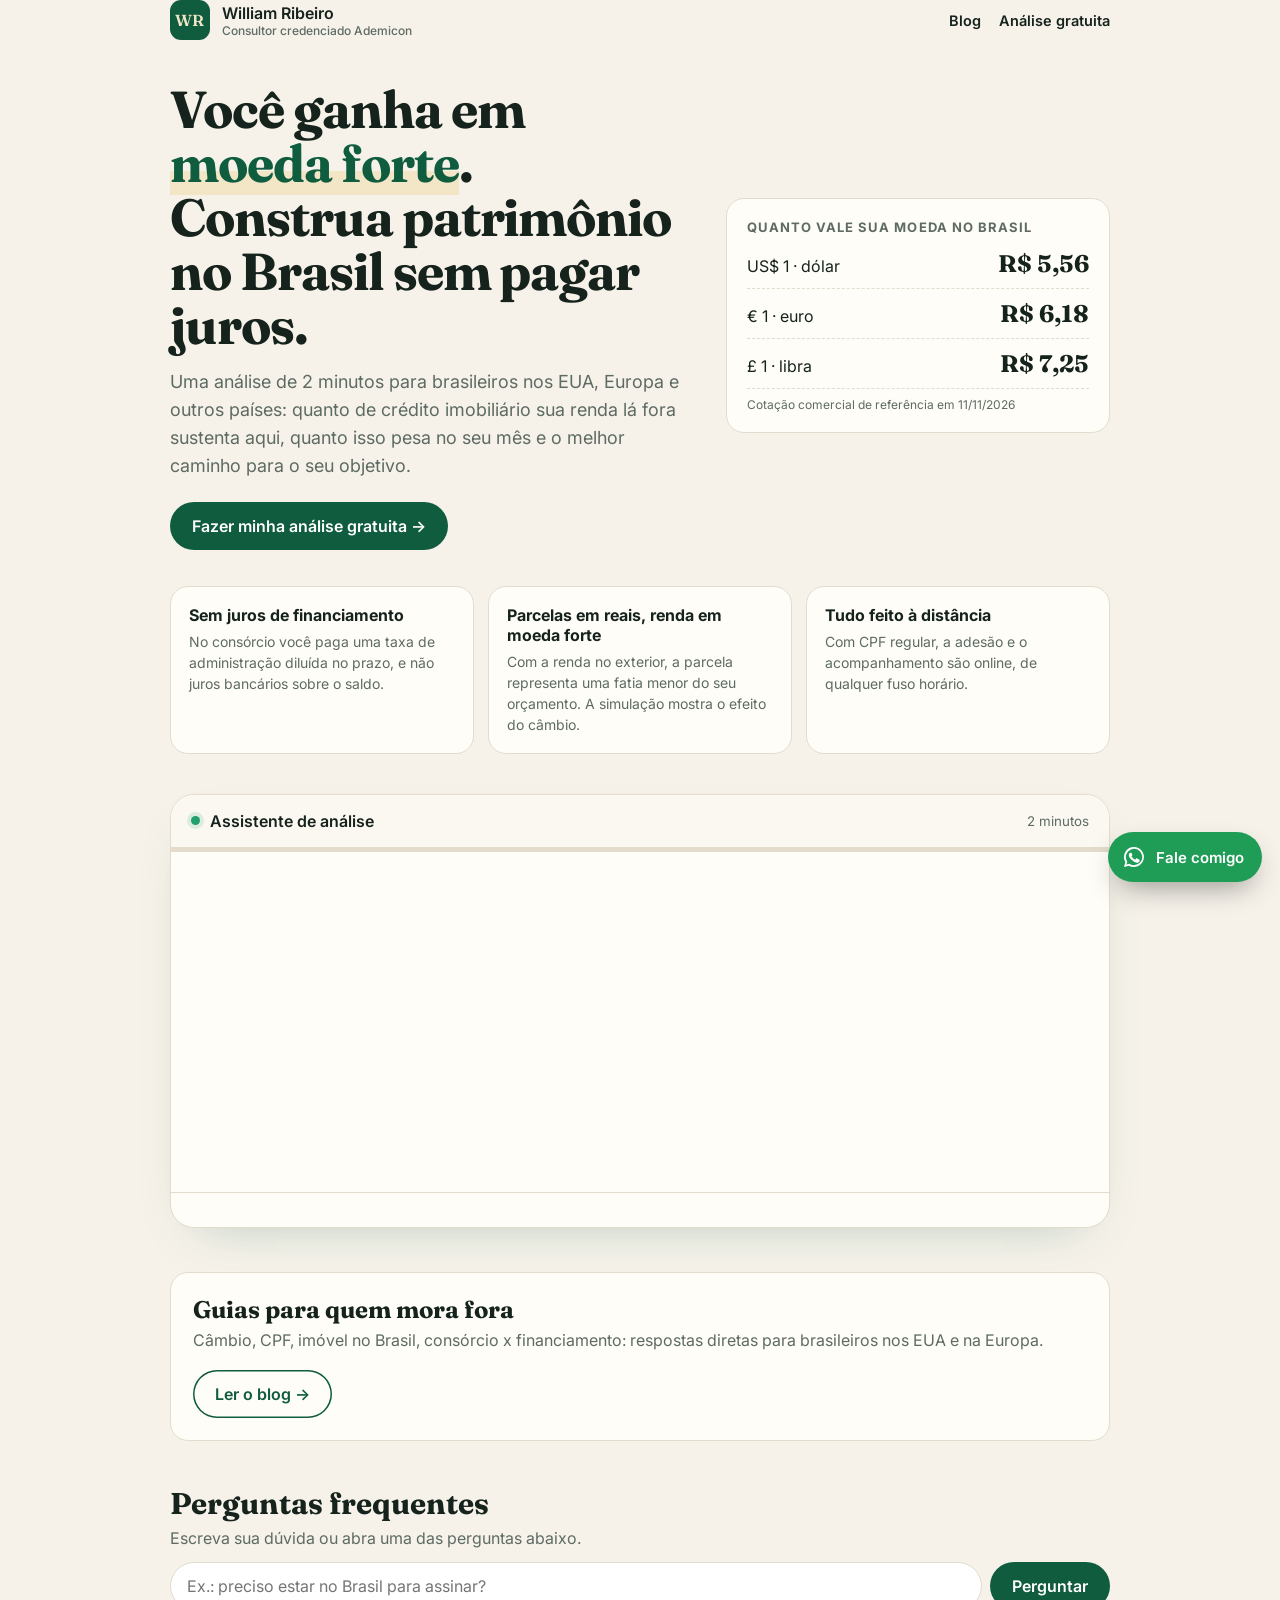
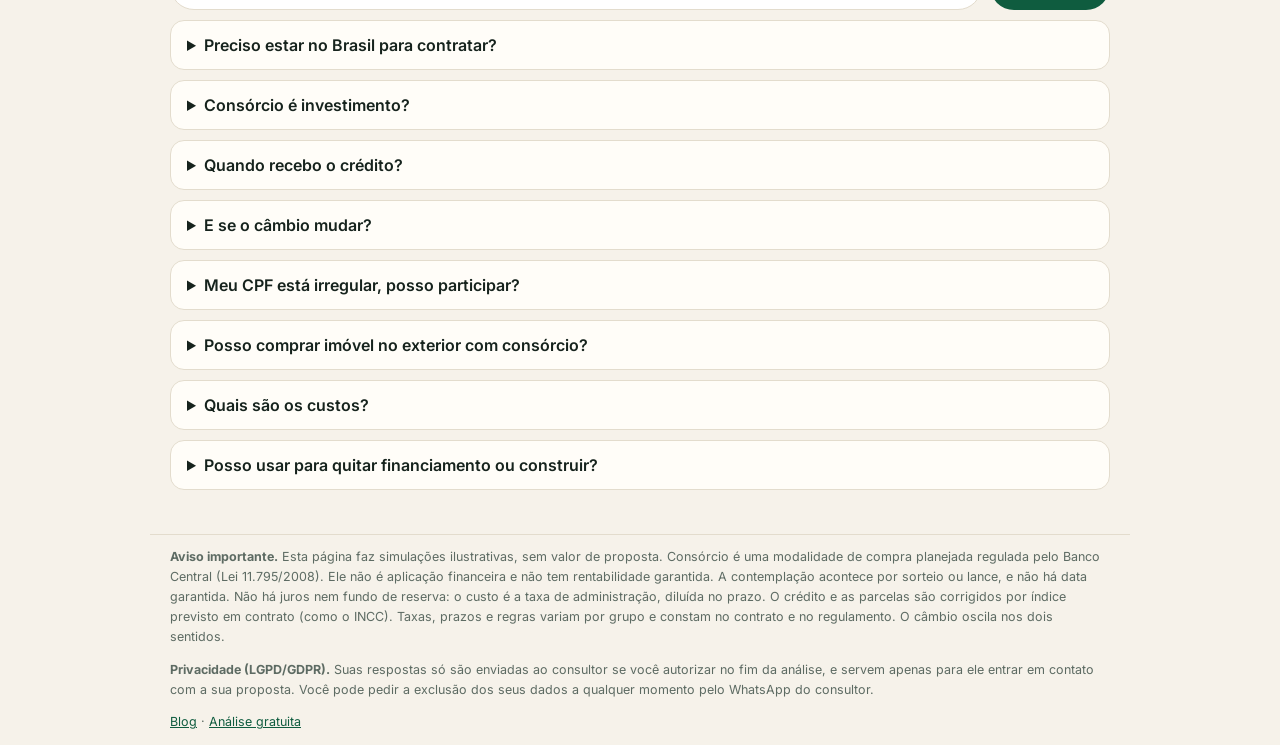
==== index.html @ 2db7fe5b "Volta o botão de WhatsApp para o canto (selo do Netlify desativado) Co-Authored-By: Claude Opus 5.5 " ====
<!DOCTYPE html>
<html lang="pt-BR">
<head>
<meta charset="UTF-8">
<meta name="viewport" content="width=device-width, initial-scale=1">
<title>Patrimônio no Brasil — Análise para brasileiros no exterior</title>
<meta name="description" content="Consórcio de imóveis para brasileiros nos EUA e na Europa: parcelas em reais, sem juros, tudo online. Faça sua análise gratuita em 2 minutos.">
<link rel="canonical" href="https://williamconsorcios.netlify.app/">
<meta name="theme-color" content="#0f5c3f">
<meta property="og:type" content="website">
<meta property="og:locale" content="pt_BR">
<meta property="og:site_name" content="William Ribeiro · Consórcios">
<meta property="og:title" content="Você ganha em moeda forte. Construa patrimônio no Brasil sem pagar juros.">
<meta property="og:description" content="Análise gratuita de 2 minutos para brasileiros nos EUA, Europa e outros países: quanto de crédito imobiliário sua renda lá fora sustenta no Brasil.">
<meta property="og:url" content="https://williamconsorcios.netlify.app/">
<meta name="twitter:card" content="summary">
<link rel="icon" href="data:image/svg+xml,%3Csvg xmlns='http://www.w3.org/2000/svg' viewBox='0 0 64 64'%3E%3Crect width='64' height='64' rx='16' fill='%230f5c3f'/%3E%3Ctext x='32' y='42' font-family='Georgia,serif' font-size='26' text-anchor='middle' fill='%23f3e6c6'%3EWR%3C/text%3E%3C/svg%3E">
<link rel="preconnect" href="https://fonts.googleapis.com">
<link rel="preconnect" href="https://fonts.gstatic.com" crossorigin>
<link href="https://fonts.googleapis.com/css2?family=Fraunces:opsz,wght@9..144,500;9..144,700&family=Inter:wght@400;500;600;700&display=swap" rel="stylesheet">
<script type="application/ld+json">
{"@context":"https://schema.org","@type":"FinancialService","name":"William Ribeiro · Consórcios","description":"Consultoria de consórcio de imóveis no Brasil para brasileiros que moram no exterior.","url":"https://williamconsorcios.netlify.app/","areaServed":["US","PT","IE","GB","ES","IT","DE","FR","NL","BE","CH","CA","AU"],"availableLanguage":"pt-BR"}
</script>
<style>
:root{
  --paper:#f6f2ea; --card:#fffdf8; --ink:#16231d; --muted:#5d6b63; --line:#e3dccd;
  --green:#0f5c3f; --green-2:#167a54; --gold:#c8962e; --gold-soft:#f3e6c6;
  --hot:#c2410c; --warm:#b7791f; --cold:#3b6e8f;
  --r:18px;
}
*{box-sizing:border-box}
html,body{margin:0;background:var(--paper);color:var(--ink);font-family:Inter,system-ui,sans-serif;-webkit-font-smoothing:antialiased}
a{color:var(--green)}
.wrap{max-width:980px;margin:0 auto;padding:0 20px}
header{padding:22px 0 0;display:flex;align-items:center;justify-content:space-between;gap:16px}
.brand{display:flex;align-items:center;gap:12px;font-weight:600}
.mark{width:40px;height:40px;border-radius:11px;background:var(--green);display:grid;place-items:center;color:var(--gold-soft);font-family:Fraunces,serif;font-size:16px;letter-spacing:.02em}
.brand small{display:block;font-weight:500;color:var(--muted);font-size:12px}
.nav{display:flex;gap:18px;align-items:center;font-size:14.5px;font-weight:600}
.nav a{text-decoration:none;color:var(--ink)}
.nav a:hover{color:var(--green)}
.hero{display:grid;grid-template-columns:1.15fr .85fr;gap:36px;align-items:center;padding:42px 0 30px}
h1{font-family:Fraunces,serif;font-weight:700;font-size:clamp(32px,5vw,52px);line-height:1.04;letter-spacing:-.02em;margin:0 0 16px}
h1 em{font-style:normal;color:var(--green);background:linear-gradient(transparent 62%,var(--gold-soft) 62%)}
.lead{font-size:18px;line-height:1.55;color:var(--muted);margin:0 0 22px}
.btn{appearance:none;border:0;cursor:pointer;font:inherit;font-weight:600;border-radius:999px;padding:14px 22px;background:var(--green);color:#fff;transition:transform .15s,background .15s;text-decoration:none;display:inline-block}
.btn:hover{background:var(--green-2);transform:translateY(-1px)}
.btn.ghost{background:transparent;color:var(--green);box-shadow:inset 0 0 0 1.5px var(--green)}
.btn.gold{background:var(--gold);color:#1d1404}
.fx{background:var(--card);border:1px solid var(--line);border-radius:var(--r);padding:20px}
.fx h3{margin:0 0 4px;font-size:13px;text-transform:uppercase;letter-spacing:.08em;color:var(--muted)}
.fxrow{display:flex;justify-content:space-between;align-items:baseline;padding:10px 0;border-bottom:1px dashed var(--line)}
.fxrow:last-of-type{border-bottom:0}
.fxrow b{font-family:Fraunces,serif;font-size:24px}
.fxsrc{font-size:12px;color:var(--muted);margin-top:8px}
.pillars{display:grid;grid-template-columns:repeat(3,1fr);gap:14px;margin:6px 0 40px}
.pillar{background:var(--card);border:1px solid var(--line);border-radius:var(--r);padding:18px}
.pillar b{display:block;margin-bottom:6px}
.pillar span{color:var(--muted);font-size:14px;line-height:1.5}

/* chat */
#analise{scroll-margin-top:20px}
.chat{background:var(--card);border:1px solid var(--line);border-radius:24px;overflow:hidden;box-shadow:0 20px 50px -30px rgba(15,92,63,.35)}
.chathead{display:flex;align-items:center;justify-content:space-between;padding:16px 20px;border-bottom:1px solid var(--line);background:#fbf8f1}
.chathead .who{display:flex;gap:10px;align-items:center;font-weight:600}
.dot{width:9px;height:9px;border-radius:50%;background:#22a06b;box-shadow:0 0 0 4px #22a06b22}
.progress{height:4px;background:var(--line)}
.progress i{display:block;height:100%;width:0;background:var(--gold);transition:width .4s}
.msgs{padding:22px 20px 8px;min-height:340px;max-height:62vh;overflow-y:auto;display:flex;flex-direction:column;gap:10px}
.m{max-width:84%;padding:12px 15px;border-radius:16px;line-height:1.5;font-size:15.5px;animation:pop .25s ease}
.m.bot{background:#eef4ef;border-top-left-radius:5px;align-self:flex-start}
.m.me{background:var(--green);color:#fff;border-top-right-radius:5px;align-self:flex-end}
.typing{display:inline-flex;gap:4px}
.typing i{width:6px;height:6px;border-radius:50%;background:var(--muted);opacity:.5;animation:blink 1s infinite}
.typing i:nth-child(2){animation-delay:.15s}.typing i:nth-child(3){animation-delay:.3s}
@keyframes blink{50%{opacity:1}}
@keyframes pop{from{opacity:0;transform:translateY(6px)}to{opacity:1;transform:none}}
.input{padding:14px 20px 20px;border-top:1px solid var(--line)}
.opts{display:flex;flex-wrap:wrap;gap:8px}
.opt{border:1.5px solid var(--line);background:#fff;border-radius:999px;padding:10px 15px;font:inherit;font-size:14.5px;cursor:pointer;transition:all .15s;color:var(--ink)}
.opt:hover{border-color:var(--green);color:var(--green)}
.txt{display:flex;gap:8px}
.txt input{flex:1;border:1.5px solid var(--line);border-radius:999px;padding:12px 16px;font:inherit;font-size:15px;background:#fff;color:var(--ink)}
.txt input:focus{outline:none;border-color:var(--green)}
.err{color:var(--hot);font-size:13px;margin-top:6px;min-height:1em}
.consent{display:flex;gap:10px;align-items:flex-start;font-size:13.5px;color:var(--muted);line-height:1.45;margin-bottom:10px}
.consent input{margin-top:3px;accent-color:var(--green);width:18px;height:18px}

/* result */
#resultado{display:none;margin-top:28px}
.res{background:var(--card);border:1px solid var(--line);border-radius:24px;padding:26px}
.reshead{display:flex;justify-content:space-between;gap:16px;align-items:flex-start;flex-wrap:wrap}
.badge{display:inline-flex;gap:8px;align-items:center;border-radius:999px;padding:7px 13px;font-weight:700;font-size:13px}
.badge.A{background:#fde7dc;color:var(--hot)}.badge.B{background:#fbefd5;color:var(--warm)}.badge.C{background:#e1edf4;color:var(--cold)}
.res h2{font-family:Fraunces,serif;font-size:30px;margin:10px 0 6px;letter-spacing:-.01em}
.res p{color:var(--muted);line-height:1.55}
.grid{display:grid;grid-template-columns:repeat(4,1fr);gap:12px;margin:20px 0}
.kpi{background:var(--paper);border-radius:14px;padding:14px}
.kpi span{font-size:12px;color:var(--muted);text-transform:uppercase;letter-spacing:.06em}
.kpi b{display:block;font-family:Fraunces,serif;font-size:24px;margin-top:4px}
.kpi small{color:var(--muted);font-size:12.5px}
.fxbox{border:1px dashed var(--gold);background:#fffaf0;border-radius:14px;padding:16px;margin:14px 0}
.fxbox h4{margin:0 0 8px}
.bars{display:grid;gap:8px;margin-top:10px}
.bar{display:grid;grid-template-columns:150px 1fr 90px;gap:10px;align-items:center;font-size:14px}
.bar .t{height:10px;border-radius:6px;background:var(--line);overflow:hidden}
.bar .t i{display:block;height:100%;background:var(--green)}
.next{display:grid;grid-template-columns:repeat(3,1fr);gap:12px;margin:18px 0}
.step{border:1px solid var(--line);border-radius:14px;padding:14px;font-size:14px;line-height:1.45}
.step b{display:block;margin-bottom:4px}
.cta{display:flex;flex-wrap:wrap;gap:10px;align-items:center;margin-top:10px}
.wa{background:#1f9d57}
.wa:hover{background:#178648}
.note{font-size:12.5px;color:var(--muted);line-height:1.5;margin-top:14px}
.warnbox{background:#fff3e8;border:1px solid #f3c9a6;color:#8a3b0c;border-radius:12px;padding:12px 14px;font-size:14px;margin-top:12px;display:none}

/* blog teaser */
.blogteaser{margin:44px 0 0;display:flex;justify-content:space-between;align-items:center;gap:18px;flex-wrap:wrap;background:var(--card);border:1px solid var(--line);border-radius:var(--r);padding:22px}
.blogteaser h2{font-family:Fraunces,serif;font-size:24px;margin:0 0 4px}
.blogteaser p{margin:0;color:var(--muted);line-height:1.5}

/* faq */
.faq{margin:44px 0}
.faq h2{font-family:Fraunces,serif;font-size:30px;margin:0 0 6px}
.ask{display:flex;gap:8px;margin:14px 0 8px}
.ask input{flex:1;border:1.5px solid var(--line);border-radius:999px;padding:13px 16px;font:inherit;background:#fff}
.answer{background:var(--card);border:1px solid var(--line);border-radius:16px;padding:16px;line-height:1.55;display:none;white-space:pre-wrap}
details{background:var(--card);border:1px solid var(--line);border-radius:14px;padding:14px 16px;margin-top:10px}
summary{cursor:pointer;font-weight:600}
details p{color:var(--muted);line-height:1.55;margin:10px 0 0}
footer{border-top:1px solid var(--line);padding:22px 0 90px;font-size:12.5px;color:var(--muted);line-height:1.6}

/* WhatsApp flutuante */
.wafloat{position:fixed;right:18px;bottom:calc(18px + env(safe-area-inset-bottom));z-index:50;display:flex;align-items:center;gap:10px;background:#1f9d57;color:#fff;text-decoration:none;font-weight:600;font-size:15px;padding:13px 18px 13px 14px;border-radius:999px;box-shadow:0 12px 30px -10px rgba(0,0,0,.45);transition:transform .15s,background .15s}
.wafloat:hover{background:#178648;transform:translateY(-2px)}
.wafloat svg{width:24px;height:24px;flex:none}
@media (max-width:760px){
  .hero{grid-template-columns:1fr;padding-top:26px}
  .pillars,.next{grid-template-columns:1fr}
  .grid{grid-template-columns:1fr 1fr}
  .bar{grid-template-columns:110px 1fr 80px}
  .m{max-width:92%}
  .nav .hide-sm{display:none}
  .wafloat span{display:none}
  .wafloat{padding:14px}
}
</style>
</head>
<body>
<script>
/* =================== CONFIGURAÇÃO DO CONSULTOR =================== */
const CONFIG = {
  consultor: "William Ribeiro",                // nome exibido
  credencial: "Consultor credenciado Ademicon", // linha abaixo do nome
  whatsapp: "5561981814638",                              // DDI+DDD+número, só dígitos. Ex.: 5541999998888
  email: "",                                    // opcional, aparece como alternativa
  // Câmbio de referência (R$ por 1 unidade) — usado se a cotação ao vivo não carregar
  fx: { USD: 5.56, EUR: 6.18, GBP: 7.25, CHF: 6.90, CAD: 3.98, AUD: 3.62 },
  fxData: "11/11/2026",
  // Parâmetros ilustrativos da simulação (ajuste à tabela vigente do grupo)
  prazoMeses: 220,
  taxaAdm: 0.24,       // 24% sobre o crédito, diluído no prazo
  fundoReserva: 0,     // sem fundo de reserva
  usoDaCapacidade: 0.85 // simula a parcela com 85% do que o cliente disse poder reservar
};
</script>

<header class="wrap">
  <div class="brand"><div class="mark">WR</div><div><span id="cName"></span><small id="cCred"></small></div></div>
  <nav class="nav">
    <a href="/blog/">Blog</a>
    <a href="#analise" class="hide-sm" onclick="startFlow();return false;">Análise gratuita</a>
  </nav>
</header>

<main class="wrap">
  <section class="hero">
    <div>
      <h1>Você ganha em <em>moeda forte</em>. Construa patrimônio no Brasil sem pagar juros.</h1>
      <p class="lead">Uma análise de 2 minutos para brasileiros nos EUA, Europa e outros países: quanto de crédito imobiliário sua renda lá fora sustenta aqui, quanto isso pesa no seu mês e o melhor caminho para o seu objetivo.</p>
      <button class="btn" onclick="startFlow()">Fazer minha análise gratuita →</button>
    </div>
    <aside class="fx">
      <h3>Quanto vale sua moeda no Brasil</h3>
      <div class="fxrow"><span>US$ 1 · dólar</span><b id="fxUSD">—</b></div>
      <div class="fxrow"><span>€ 1 · euro</span><b id="fxEUR">—</b></div>
      <div class="fxrow"><span>£ 1 · libra</span><b id="fxGBP">—</b></div>
      <div class="fxsrc" id="fxSrc"></div>
    </aside>
  </section>

  <section class="pillars">
    <div class="pillar"><b>Sem juros de financiamento</b><span>No consórcio você paga uma taxa de administração diluída no prazo, e não juros bancários sobre o saldo.</span></div>
    <div class="pillar"><b>Parcelas em reais, renda em moeda forte</b><span>Com a renda no exterior, a parcela representa uma fatia menor do seu orçamento. A simulação mostra o efeito do câmbio.</span></div>
    <div class="pillar"><b>Tudo feito à distância</b><span>Com CPF regular, a adesão e o acompanhamento são online, de qualquer fuso horário.</span></div>
  </section>

  <section id="analise">
    <div class="chat">
      <div class="chathead">
        <div class="who"><span class="dot"></span>Assistente de análise</div>
        <small style="color:var(--muted)" id="stepLbl">2 minutos</small>
      </div>
      <div class="progress"><i id="prog"></i></div>
      <div class="msgs" id="msgs"></div>
      <div class="input" id="inp"></div>
    </div>
  </section>

  <section id="resultado"></section>

  <!-- Formulário oculto para o Netlify Forms (cadastro de leads) -->
  <form name="leads" method="POST" data-netlify="true" netlify-honeypot="campo_extra" hidden>
    <input type="hidden" name="form-name" value="leads"><input name="campo_extra">
    <input name="nome"><input name="pais"><input name="objetivo"><input name="volta"><input name="mensal"><input name="reserva"><input name="quando"><input name="cpf"><input name="periodo"><input name="whatsapp"><input name="email"><input name="perfil"><input name="pontos"><input name="carta"><input name="parcela_brl"><input name="parcela_moeda"><input name="origem"><input name="autorizou_contato">
  </form>

  <section class="blogteaser">
    <div>
      <h2>Guias para quem mora fora</h2>
      <p>Câmbio, CPF, imóvel no Brasil, consórcio x financiamento: respostas diretas para brasileiros nos EUA e na Europa.</p>
    </div>
    <a class="btn ghost" href="/blog/">Ler o blog →</a>
  </section>

  <section class="faq">
    <h2>Perguntas frequentes</h2>
    <p style="color:var(--muted);margin:0">Escreva sua dúvida ou abra uma das perguntas abaixo.</p>
    <div class="ask"><input id="q" placeholder="Ex.: preciso estar no Brasil para assinar?" onkeydown="if(event.key==='Enter')askFaq()"><button class="btn" onclick="askFaq()">Perguntar</button></div>
    <div class="answer" id="ans"></div>
    <div id="faqList"></div>
  </section>
</main>

<footer class="wrap">
  <p><b>Aviso importante.</b> Esta página faz simulações ilustrativas, sem valor de proposta. Consórcio é uma modalidade de compra planejada regulada pelo Banco Central (Lei 11.795/2008). Ele não é aplicação financeira e não tem rentabilidade garantida. A contemplação acontece por sorteio ou lance, e não há data garantida. Não há juros nem fundo de reserva: o custo é a taxa de administração, diluída no prazo. O crédito e as parcelas são corrigidos por índice previsto em contrato (como o INCC). Taxas, prazos e regras variam por grupo e constam no contrato e no regulamento. O câmbio oscila nos dois sentidos.</p>
  <p><b>Privacidade (LGPD/GDPR).</b> Suas respostas só são enviadas ao consultor se você autorizar no fim da análise, e servem apenas para ele entrar em contato com a sua proposta. Você pode pedir a exclusão dos seus dados a qualquer momento pelo WhatsApp do consultor.</p>
  <p><a href="/blog/">Blog</a> · <a href="#analise" onclick="startFlow();return false;">Análise gratuita</a></p>
</footer>

<a class="wafloat" id="waFloat" href="#" target="_blank" rel="noopener" aria-label="Falar no WhatsApp">
  <svg viewBox="0 0 24 24" fill="currentColor" aria-hidden="true"><path d="M12 2a10 10 0 0 0-8.6 15.1L2 22l5-1.3A10 10 0 1 0 12 2Zm0 18.2a8.2 8.2 0 0 1-4.2-1.2l-.3-.2-3 .8.8-2.9-.2-.3A8.2 8.2 0 1 1 12 20.2Zm4.5-6.1c-.2-.1-1.5-.7-1.7-.8-.2-.1-.4-.1-.6.1l-.8 1c-.1.2-.3.2-.5.1a6.7 6.7 0 0 1-3.3-2.9c-.3-.4.2-.4.7-1.3.1-.2 0-.3 0-.4l-.8-1.8c-.2-.5-.4-.4-.6-.4h-.5a1 1 0 0 0-.7.3 3 3 0 0 0-.9 2.2 5.2 5.2 0 0 0 1.1 2.8 11.9 11.9 0 0 0 4.6 4c1.7.7 2.4.8 3.2.7.5-.1 1.5-.6 1.8-1.2.2-.6.2-1.1.1-1.2l-.1-.3Z"/></svg>
  <span>Fale comigo</span>
</a>

<script>
/* ============ util ============ */
const $ = s => document.querySelector(s);
const brl = v => v.toLocaleString('pt-BR',{style:'currency',currency:'BRL',maximumFractionDigits:0});
const cur = (v,c) => v.toLocaleString('pt-BR',{style:'currency',currency:c,maximumFractionDigits:0});
const sleep = ms => new Promise(r=>setTimeout(r,ms));
const esc = s => String(s).replace(/[&<>"']/g,c=>({'&':'&amp;','<':'&lt;','>':'&gt;','"':'&quot;',"'":'&#39;'}[c]));

$('#cName').textContent = CONFIG.consultor;
$('#cCred').textContent = CONFIG.credencial;

/* ============ WhatsApp flutuante ============ */
(()=>{
  const f = $('#waFloat');
  if(!CONFIG.whatsapp){ f.style.display='none'; return; }
  const msg = `Olá, ${CONFIG.consultor.split(' ')[0]}! Vim pelo seu site e quero saber mais sobre consórcio para quem mora no exterior.`;
  f.href = `https://wa.me/${CONFIG.whatsapp.replace(/\D/g,'')}?text=${encodeURIComponent(msg)}`;
})();

/* ============ câmbio: tenta ao vivo, cai para referência ============ */
let FX = {...CONFIG.fx}, fxLive = false;
function paintFx(){
  $('#fxUSD').textContent = 'R$ ' + FX.USD.toFixed(2).replace('.',',');
  $('#fxEUR').textContent = 'R$ ' + FX.EUR.toFixed(2).replace('.',',');
  $('#fxGBP').textContent = 'R$ ' + FX.GBP.toFixed(2).replace('.',',');
  $('#fxSrc').textContent = fxLive ? 'Cotação ao vivo (open.er-api.com) · ' + new Date().toLocaleDateString('pt-BR')
                                   : 'Cotação comercial de referência em ' + CONFIG.fxData;
}
paintFx();
(async()=>{
  try{
    const ctl = new AbortController(); const t = setTimeout(()=>ctl.abort(),4000);
    const r = await fetch('https://open.er-api.com/v6/latest/BRL',{signal:ctl.signal}); clearTimeout(t);
    const j = await r.json();
    if(j && j.rates){ for(const k of Object.keys(FX)) if(j.rates[k]) FX[k] = 1/j.rates[k]; fxLive = true; paintFx(); }
  }catch(e){ /* sem rede externa: mantém referência */ }
})();

/* ============ países ============ */
const COUNTRIES = [
  {id:'us-e', label:'EUA · Costa Leste (FL, NY, MA, NJ…)', c:'USD', tz:-5},
  {id:'us-c', label:'EUA · Centro (TX, IL…)', c:'USD', tz:-6},
  {id:'us-w', label:'EUA · Costa Oeste (CA, WA…)', c:'USD', tz:-8},
  {id:'pt', label:'Portugal', c:'EUR', tz:0},
  {id:'ie', label:'Irlanda', c:'EUR', tz:0},
  {id:'uk', label:'Reino Unido', c:'GBP', tz:0},
  {id:'es', label:'Espanha', c:'EUR', tz:1},
  {id:'it', label:'Itália', c:'EUR', tz:1},
  {id:'de', label:'Alemanha', c:'EUR', tz:1},
  {id:'fr', label:'França', c:'EUR', tz:1},
  {id:'nl', label:'Holanda / Bélgica', c:'EUR', tz:1},
  {id:'ch', label:'Suíça', c:'CHF', tz:1},
  {id:'ca', label:'Canadá', c:'CAD', tz:-5},
  {id:'au', label:'Austrália', c:'AUD', tz:10},
  {id:'ot', label:'Outro país', c:'USD', tz:null},
];
const SYM = {USD:'US$',EUR:'€',GBP:'£',CHF:'CHF',CAD:'C$',AUD:'A$'};

/* ============ estado ============ */
const S = {};
const stepsTotal = 10;
let stepN = 0;

function progress(){ stepN++; $('#prog').style.width = Math.min(100, stepN/stepsTotal*100)+'%'; $('#stepLbl').textContent = `Etapa ${Math.min(stepN,stepsTotal)} de ${stepsTotal}`; }

async function bot(html, wait=650){
  const box = $('#msgs');
  const t = document.createElement('div'); t.className='m bot'; t.innerHTML='<span class="typing"><i></i><i></i><i></i></span>';
  box.appendChild(t); box.scrollTop = box.scrollHeight;
  await sleep(wait);
  t.innerHTML = html; box.scrollTop = box.scrollHeight;
}
function me(text){
  const d = document.createElement('div'); d.className='m me'; d.textContent=text;
  $('#msgs').appendChild(d); $('#msgs').scrollTop = 1e9;
}
function options(list){
  return new Promise(res=>{
    const inp = $('#inp'); inp.innerHTML='<div class="opts"></div>';
    list.forEach(o=>{
      const b=document.createElement('button'); b.className='opt'; b.textContent=o.label;
      b.onclick=()=>{ inp.innerHTML=''; me(o.label); res(o); };
      inp.firstChild.appendChild(b);
    });
  });
}
function textIn(ph, validate, type='text'){
  return new Promise(res=>{
    const inp=$('#inp');
    inp.innerHTML=`<div class="txt"><input type="${type}" placeholder="${esc(ph)}" autocomplete="on"><button class="btn">Enviar</button></div><div class="err"></div>`;
    const i=inp.querySelector('input'), b=inp.querySelector('button'), e=inp.querySelector('.err');
    i.focus({preventScroll:true});
    const go=()=>{ const v=i.value.trim(); const msg=validate?validate(v):null; if(msg){e.textContent=msg;return;} inp.innerHTML=''; me(v||'—'); res(v); };
    b.onclick=go; i.onkeydown=ev=>{ if(ev.key==='Enter') go(); };
  });
}

let started=false;
function startFlow(){
  $('#analise').scrollIntoView({behavior:'smooth'});
  if(!started){ started=true; flow(); }
}
/* abre a análise direto quando o link vem do blog (…/#analise) */
if(location.hash==='#analise') window.addEventListener('load',()=>setTimeout(startFlow,300));

/* ============ conversa ============ */
async function flow(){
  await bot('Olá! 👋 Vou te fazer algumas perguntas rápidas para calcular quanto de crédito sua renda no exterior sustenta no Brasil. Nada fica gravado aqui.',500);
  progress();
  await bot('Para começar, como posso te chamar?');
  S.nome = await textIn('Seu primeiro nome', v=> v.length<2?'Digite seu nome':null);
  S.nome = S.nome.split(' ')[0].replace(/^./,c=>c.toUpperCase());

  progress();
  await bot(`Prazer, ${esc(S.nome)}! Em qual país você mora hoje?`);
  S.pais = await options(COUNTRIES);
  S.moeda = S.pais.c;
  const sy = SYM[S.moeda];

  progress();
  await bot('Qual é o seu principal objetivo com um patrimônio no Brasil?');
  S.obj = await options([
    {id:'volta', label:'🏡 Imóvel para quando eu voltar', p:10},
    {id:'renda', label:'💰 Imóvel para gerar renda (aluguel)', p:10},
    {id:'familia', label:'👨‍👩‍👧 Imóvel para minha família no Brasil', p:10},
    {id:'exterior', label:'🌍 Imóvel aqui no exterior', p:8},
    {id:'patrimonio', label:'📈 Aposentadoria / patrimônio no longo prazo', p:8},
    {id:'veiculo', label:'🚗 Veículo ou outro bem', p:5},
  ]);

  progress();
  await bot('E sobre voltar ao Brasil, qual é o seu plano?');
  S.volta = await options([
    {id:'data', label:'Já tenho data (até 3 anos)', p:10},
    {id:'medio', label:'Talvez em 5 a 10 anos', p:9},
    {id:'nao', label:'Não pretendo voltar', p:6},
    {id:'nsei', label:'Ainda não sei', p:5},
  ]);

  progress();
  await bot(`Pensando no seu orçamento em ${S.moeda}, quanto você conseguiria reservar <b>por mês</b> com tranquilidade para esse projeto?`);
  S.mensal = await options([
    {label:`Até ${sy} 300`, v:250},
    {label:`${sy} 300 a 700`, v:500},
    {label:`${sy} 700 a 1.500`, v:1100},
    {label:`Mais de ${sy} 1.500`, v:2000},
  ]);

  progress();
  await bot('Você tem algum valor guardado que poderia usar para <b>antecipar</b> (dar lance) e receber o crédito mais cedo?');
  S.reserva = await options([
    {label:'Não tenho reserva agora', v:0},
    {label:`Até ${sy} 5 mil`, v:3000},
    {label:`${sy} 5 mil a 20 mil`, v:12000},
    {label:`Mais de ${sy} 20 mil`, v:35000},
  ]);

  progress();
  await bot('Quando você gostaria de ter o crédito em mãos?');
  S.quando = await options([
    {id:'1', label:'Nos próximos 12 meses', p:14},
    {id:'3', label:'Em 1 a 3 anos', p:15},
    {id:'5', label:'Em 3 a 5 anos', p:11},
    {id:'5+', label:'Sem pressa, mais de 5 anos', p:7},
  ]);

  progress();
  await bot('Seu CPF está ativo e regular? Ele é necessário para participar.');
  S.cpf = await options([
    {id:'sim', label:'Sim, está regular', p:15},
    {id:'nsei', label:'Não tenho certeza', p:8},
    {id:'nao', label:'Não / preciso regularizar', p:2},
  ]);
  if(S.cpf.id!=='sim') await bot('Sem problema. Brasileiros no exterior regularizam o CPF online pela Receita Federal, sem ir ao consulado. O consultor te orienta.',500);

  progress();
  await bot('Qual o melhor período para conversarmos, no <b>seu</b> horário local?');
  S.periodo = await options([
    {id:'manha', label:'Manhã', h:10}, {id:'tarde', label:'Tarde', h:15}, {id:'noite', label:'Noite', h:19}, {id:'fds', label:'Fim de semana', h:11},
  ]);

  progress();
  await bot('Perfeito! Seu WhatsApp, com código do país (ex.: +1 407… ou +351 9…):');
  S.whats = await textIn('+1 000 000 0000', v=>{ const d=v.replace(/\D/g,''); return d.length<8?'Digite o número com código do país':null; }, 'tel');

  await bot('E um e-mail para receber o resumo? (opcional, pode deixar em branco)');
  S.email = await textIn('voce@email.com', v=> v && !/^[^@\s]+@[^@\s]+\.[^@\s]+$/.test(v) ? 'E-mail inválido (ou deixe em branco)' : null, 'email');

  await bot(`Última coisa, ${esc(S.nome)}: posso enviar sua análise para o consultor ${esc(CONFIG.consultor)} entrar em contato com você?`);
  S.autoriza = await options([
    {id:'sim', label:'✅ Sim, pode enviar'},
    {id:'nao', label:'Só quero ver o resultado'},
  ]);

  await bot('Estou montando sua análise… 🔎', 900);
  finish();
}

/* ============ motor de pontuação e simulação ============ */
function scoreLead(){
  const rate = FX[S.moeda];
  const mensalBRL = S.mensal.v * rate;
  const reservaBRL = S.reserva.v * rate;
  let p = 0;
  p += mensalBRL>=6000?30 : mensalBRL>=3000?25 : mensalBRL>=1500?16 : 6;
  p += reservaBRL>=100000?20 : reservaBRL>=30000?15 : reservaBRL>0?8 : 0;
  p += S.quando.p + S.cpf.p + S.obj.p + S.volta.p;
  // urgência sem reserva é menos qualificada (depende de sorteio)
  if(S.quando.id==='1' && reservaBRL===0) p -= 6;
  p = Math.max(0, Math.min(100, Math.round(p)));
  const tier = p>=70?'A':p>=45?'B':'C';
  return {p, tier, mensalBRL, reservaBRL};
}
function simulate(mensalBRL, reservaBRL){
  const {prazoMeses:n, taxaAdm:a, fundoReserva:f, usoDaCapacidade:u} = CONFIG;
  const parcelaAlvo = mensalBRL*u;
  let carta = Math.floor((parcelaAlvo*n/(1+a+f))/10000)*10000;
  carta = Math.max(carta, 50000);
  const parcela = carta*(1+a+f)/n;
  const lancePct = reservaBRL>0 ? reservaBRL/carta : 0;
  return {carta, parcela, lancePct, n};
}

function finish(){
  const sc = scoreLead();
  const sim = simulate(sc.mensalBRL, sc.reservaBRL);
  const rate = FX[S.moeda];
  const parcelaLocal = sim.parcela/rate;
  S.score = sc; S.sim = sim;
  if(S.autoriza && S.autoriza.id==='sim') saveLead();

  // horário no Brasil
  let hBR = null;
  if(S.pais.tz!==null){ hBR = ((S.periodo.h + (-3 - S.pais.tz)) % 24 + 24) % 24; }

  const tierTxt = {A:'Perfil pronto para avançar', B:'Perfil com bom potencial', C:'Perfil para planejamento'}[sc.tier];
  const head = {
    A:`${S.nome}, sua renda em ${S.moeda} já sustenta um projeto sólido no Brasil.`,
    B:`${S.nome}, dá para começar a construir esse patrimônio agora.`,
    C:`${S.nome}, vale começar com um plano do tamanho certo.`
  }[sc.tier];

  const objTxt = {
    volta:'ter seu imóvel garantido quando voltar', renda:'montar um imóvel de renda',
    familia:'garantir um imóvel para sua família', exterior:'comprar um imóvel aí fora',
    patrimonio:'formar patrimônio de longo prazo', veiculo:'adquirir um bem planejado'
  }[S.obj.id];

  const share = (parcelaLocal/S.mensal.v*100);
  const lanceTxt = sim.lancePct>0
    ? `Sua reserva equivale a cerca de <b>${Math.round(sim.lancePct*100)}%</b> desta carta. Um lance desse tamanho pode antecipar a contemplação, dependendo do histórico do grupo (não há garantia).`
    : `Sem reserva, você participa dos sorteios mensais e pode ir guardando para um lance mais à frente.`;

  const exterior = S.obj.id==='exterior' ? `<div class="warnbox" style="display:block">Imóveis no exterior por consórcio seguem regras específicas e podem exigir garantia de bens no Brasil. O consultor confirma as condições disponíveis para o seu país.</div>` : '';
  const cpfWarn = S.cpf.id!=='sim' ? `<div class="warnbox" style="display:block">Antes de aderir, confirme a situação do seu CPF. A regularização para quem mora fora é feita online pela Receita Federal.</div>` : '';
  const noWa = !CONFIG.whatsapp ? `<div class="warnbox" style="display:block"><b>Configuração pendente:</b> o número de WhatsApp do consultor ainda não foi definido nesta página.</div>` : '';

  const scen = [-0.15,0,0.15].map(d=>{
    const r = rate*(1+d); const v = sim.parcela/r;
    return {lbl: d===0?'Câmbio de hoje': d<0?`${SYM[S.moeda]} cai 15%`:`${SYM[S.moeda]} sobe 15%`, v};
  });
  const maxV = Math.max(...scen.map(s=>s.v));

  $('#resultado').innerHTML = `
  <div class="res">
    <div class="reshead">
      <div>
        <span class="badge ${sc.tier}">● ${tierTxt}</span>
        <h2>${esc(head)}</h2>
        <p>Para ${objTxt}, este é um ponto de partida realista com base no que você respondeu.</p>
      </div>
    </div>
    <div class="grid">
      <div class="kpi"><span>Carta de crédito sugerida</span><b>${brl(sim.carta)}</b><small>em reais, corrigida por índice</small></div>
      <div class="kpi"><span>Parcela estimada</span><b>${brl(sim.parcela)}</b><small>${sim.n} meses</small></div>
      <div class="kpi"><span>Na sua moeda</span><b>${cur(parcelaLocal,S.moeda)}</b><small>por mês ao câmbio atual</small></div>
      <div class="kpi"><span>Do valor que você reserva</span><b>${Math.round(share)}%</b><small>sobra margem para lance</small></div>
    </div>
    <p>${lanceTxt}</p>
    <div class="fxbox">
      <h4>O efeito do câmbio na sua parcela</h4>
      <div style="font-size:14px;color:var(--muted)">A parcela é em reais. Se a sua moeda se valoriza, ela fica mais barata para você. Se desvaloriza, fica mais cara.</div>
      <div class="bars">${scen.map(s=>`<div class="bar"><span>${s.lbl}</span><div class="t"><i style="width:${(s.v/maxV*100).toFixed(0)}%"></i></div><b>${cur(s.v,S.moeda)}</b></div>`).join('')}</div>
    </div>
    ${cpfWarn}${exterior}
    <div class="next">
      <div class="step"><b>1 · Conversa de 20 min</b>Por vídeo ou WhatsApp, no seu fuso${hBR!==null?` (seu período ≈ ${String(hBR).padStart(2,'0')}h em Brasília)`:''}.</div>
      <div class="step"><b>2 · Grupo e estratégia</b>O consultor mostra grupos com histórico de lances compatível com o seu prazo.</div>
      <div class="step"><b>3 · Adesão 100% online</b>Contrato digital, parcelas pagas a partir do exterior.</div>
    </div>
    <div class="cta">
      <a class="btn wa" id="waBtn" href="#" target="_blank" rel="noopener">Falar com ${esc(CONFIG.consultor.split(' ')[0])} no WhatsApp</a>
      <button class="btn ghost" onclick="copyResumo(this)">Copiar meu resumo</button>
    </div>
    <label class="consent" style="margin-top:14px"><input type="checkbox" id="ok" checked> Autorizo o envio destas respostas ao consultor pelo WhatsApp para receber a proposta. Posso pedir a exclusão a qualquer momento.</label>
    ${noWa}
    <p class="note">Simulação ilustrativa com prazo de ${CONFIG.prazoMeses} meses, taxa de administração de ${Math.round(CONFIG.taxaAdm*100)}%, sem juros e sem fundo de reserva. Não inclui correção anual e não tem valor de proposta. Os valores reais dependem do grupo e do contrato. Câmbio: ${fxLive?'ao vivo':'referência de '+CONFIG.fxData}.</p>
  </div>`;
  $('#resultado').style.display='block';
  $('#inp').innerHTML = '<div style="color:var(--muted);font-size:14px">✅ Análise pronta. Veja o resultado abaixo.</div>';
  $('#prog').style.width='100%'; $('#stepLbl').textContent='Concluído';
  bot(`Pronto, ${esc(S.nome)}! Sua análise está logo abaixo. 👇`,300);

  const wa = $('#waBtn');
  wa.href = waLink();
  wa.addEventListener('click', e=>{
    if(!$('#ok').checked){ e.preventDefault(); alertBox('Marque a autorização para enviar suas respostas.'); return; }
    if(!CONFIG.whatsapp){ e.preventDefault(); alertBox('O número do consultor ainda não foi configurado.'); }
  });
  setTimeout(()=>$('#resultado').scrollIntoView({behavior:'smooth'}),700);
}
function alertBox(t){ const n=document.createElement('div'); n.className='warnbox'; n.style.display='block'; n.textContent=t; $('#resultado .cta').after(n); setTimeout(()=>n.remove(),4000); }


/* ============ cadastro de leads (Netlify Forms) ============ */
const ORIGEM = (()=>{ try{ const u=new URLSearchParams(location.search); return [u.get('utm_source'),u.get('utm_campaign')].filter(Boolean).join(' / ') || (document.referrer ? new URL(document.referrer).hostname : 'direto'); }catch(e){ return 'direto'; } })();
let leadSaved = false;
async function saveLead(){
  if(leadSaved) return; leadSaved = true;
  const sc=S.score, sim=S.sim;
  const data = {
    'form-name':'leads',
    nome:S.nome, pais:S.pais.label, objetivo:S.obj.label.replace(/^\S+\s/,''), volta:S.volta.label,
    mensal:S.mensal.label, reserva:S.reserva.label, quando:S.quando.label, cpf:S.cpf.label,
    periodo:S.periodo.label, whatsapp:S.whats, email:S.email||'', perfil:sc.tier, pontos:String(sc.p),
    carta:brl(sim.carta), parcela_brl:brl(sim.parcela), parcela_moeda:cur(sim.parcela/FX[S.moeda],S.moeda),
    origem:ORIGEM, autorizou_contato:'sim'
  };
  try{
    await fetch('/', {method:'POST', headers:{'Content-Type':'application/x-www-form-urlencoded'}, body:new URLSearchParams(data).toString()});
  }catch(e){ /* fora do Netlify não há onde gravar; o WhatsApp continua funcionando */ }
}

function resumo(){
  const sc=S.score, sim=S.sim, sy=SYM[S.moeda];
  return [
    `Olá, ${CONFIG.consultor.split(' ')[0]}! Fiz a análise no seu site. Meu resumo:`,
    ``,
    `• Nome: ${S.nome}`,
    `• País: ${S.pais.label}`,
    `• Objetivo: ${S.obj.label.replace(/^\S+\s/,'')}`,
    `• Plano de volta: ${S.volta.label}`,
    `• Reserva mensal: ${S.mensal.label}`,
    `• Valor para lance: ${S.reserva.label}`,
    `• Quando quero o crédito: ${S.quando.label}`,
    `• CPF: ${S.cpf.label}`,
    `• Melhor período: ${S.periodo.label} (meu horário)`,
    `• WhatsApp: ${S.whats}`,
    ...(S.email?[`• E-mail: ${S.email}`]:[]),
    ``,
    `Simulação: carta de ${brl(sim.carta)}, parcela de ~${brl(sim.parcela)} (${cur(sim.parcela/FX[S.moeda],S.moeda)}).`,
    `Código da análise: ${sc.tier}-${sc.p}`
  ].join('\n');
}
function waLink(){ return `https://wa.me/${CONFIG.whatsapp.replace(/\D/g,'')}?text=${encodeURIComponent(resumo())}`; }
async function copyResumo(btn){
  try{ await navigator.clipboard.writeText(resumo()); btn.textContent='Copiado ✓'; }
  catch(e){ btn.textContent='Não foi possível copiar'; }
  setTimeout(()=>btn.textContent='Copiar meu resumo',2200);
}

/* ============ FAQ com busca + IA opcional ============ */
const FAQ = [
  {q:'Preciso estar no Brasil para contratar?', k:['brasil','assinar','presencial','viajar','estar','contratar','online','digital'],
   a:'Não. A adesão é feita de forma digital, com CPF regular e documentos, e as parcelas podem ser pagas a partir do exterior. Você só precisa organizar a parte presencial, se houver, na hora de usar o crédito (escritura do imóvel), e isso também pode ser feito por procuração.'},
  {q:'Consórcio é investimento?', k:['investimento','rende','rendimento','retorno','lucro','investir'],
   a:'Consórcio não é aplicação financeira e não tem rentabilidade garantida. É uma forma planejada de comprar um bem pagando taxa de administração em vez de juros. Ele vira patrimônio quando você usa a carta para comprar um imóvel, que pode valorizar e gerar aluguel. Muita gente usa assim, como estratégia patrimonial.'},
  {q:'Quando recebo o crédito?', k:['quando','contempla','contemplação','sorteio','lance','receber','antecipar'],
   a:'Todo mês há contemplações por sorteio e por lance. Não existe data garantida. Com um lance (valor antecipado) as chances aumentam, e o consultor mostra o histórico de lances de cada grupo para ajustar ao seu prazo.'},
  {q:'E se o câmbio mudar?', k:['câmbio','cambio','dólar','dolar','euro','libra','moeda','variação'],
   a:'As parcelas são em reais. Se a sua moeda se valoriza frente ao real, a parcela fica mais barata para você. Se se desvaloriza, fica mais cara. Por isso a simulação usa só uma parte do valor que você disse poder reservar, deixando uma folga.'},
  {q:'Meu CPF está irregular, posso participar?', k:['cpf','irregular','receita','suspenso','regularizar','documento'],
   a:'É preciso estar com o CPF regular. Brasileiros no exterior fazem a regularização online pelo site da Receita Federal, sem ir ao consulado. O consultor te orienta no passo a passo.'},
  {q:'Posso comprar imóvel no exterior com consórcio?', k:['exterior','eua','miami','portugal','europa','fora'],
   a:'Existem modalidades para imóveis fora do Brasil, com regras específicas, que podem exigir garantia de bens no Brasil. As condições dependem do país. Confirme com o consultor o que está disponível para o seu caso.'},
  {q:'Quais são os custos?', k:['custo','taxa','administração','juros','fundo','reserva','seguro','correção','incc','caro'],
   a:'Não há juros nem fundo de reserva. O custo é a taxa de administração, diluída nas parcelas ao longo do prazo. Crédito e parcelas são corrigidos por um índice previsto no contrato, como o INCC no caso de imóveis. Tudo vem detalhado na proposta.'},
  {q:'Posso usar para quitar financiamento ou construir?', k:['quitar','financiamento','construir','reforma','terreno','construção'],
   a:'Em geral sim. A carta de imóvel pode ser usada para comprar imóvel pronto, na planta, terreno, construção, reforma e até quitar financiamento, conforme o regulamento do grupo.'},
];
function renderFaq(){
  $('#faqList').innerHTML = FAQ.map(f=>`<details><summary>${esc(f.q)}</summary><p>${esc(f.a)}</p></details>`).join('');
}
renderFaq();

let samplePromise = null;
function getSample(){
  if(!samplePromise){
    samplePromise = (window.claude && claude.use) ? claude.use('sample').catch(()=>null) : Promise.resolve(null);
  }
  return samplePromise;
}
function localAnswer(q){
  const t = q.toLowerCase().normalize('NFD').replace(/[̀-ͯ]/g,'');
  let best=null, bs=0;
  for(const f of FAQ){ let s=0; for(const k of f.k){ if(t.includes(k.normalize('NFD').replace(/[̀-ͯ]/g,''))) s++; } if(s>bs){bs=s;best=f;} }
  return best ? best.a : null;
}
async function askFaq(){
  const q = $('#q').value.trim(); if(!q) return;
  const box = $('#ans'); box.style.display='block'; box.textContent='Pensando…';
  const local = localAnswer(q);
  const sample = await Promise.race([getSample(), sleep(2500).then(()=>null)]);
  if(sample){
    try{
      const ctx = FAQ.map(f=>`P: ${f.q}\nR: ${f.a}`).join('\n\n');
      const prompt = `Você é o assistente da página de um consultor de consórcios que atende brasileiros que moram no exterior. Responda em português do Brasil, em no máximo 5 frases, de forma clara e honesta.
Regras: nunca prometa rentabilidade, data de contemplação ou aprovação; não invente taxas ou números; consórcio não é aplicação financeira; quando depender de contrato, grupo ou caso pessoal, diga que o consultor confirma. Use a base abaixo como referência.

BASE:
${ctx}

PERGUNTA DO VISITANTE: ${q}`;
      await sample(prompt,{cache:false,modelTier:'quick',onText:({text})=>{ box.textContent=text; }});
      return;
    }catch(e){ /* cai para resposta local */ }
  }
  box.textContent = local || 'Boa pergunta! Ela depende do seu caso. Faça a análise acima e envie pelo WhatsApp que o consultor responde pessoalmente.';
}
</script>
</body>
</html>
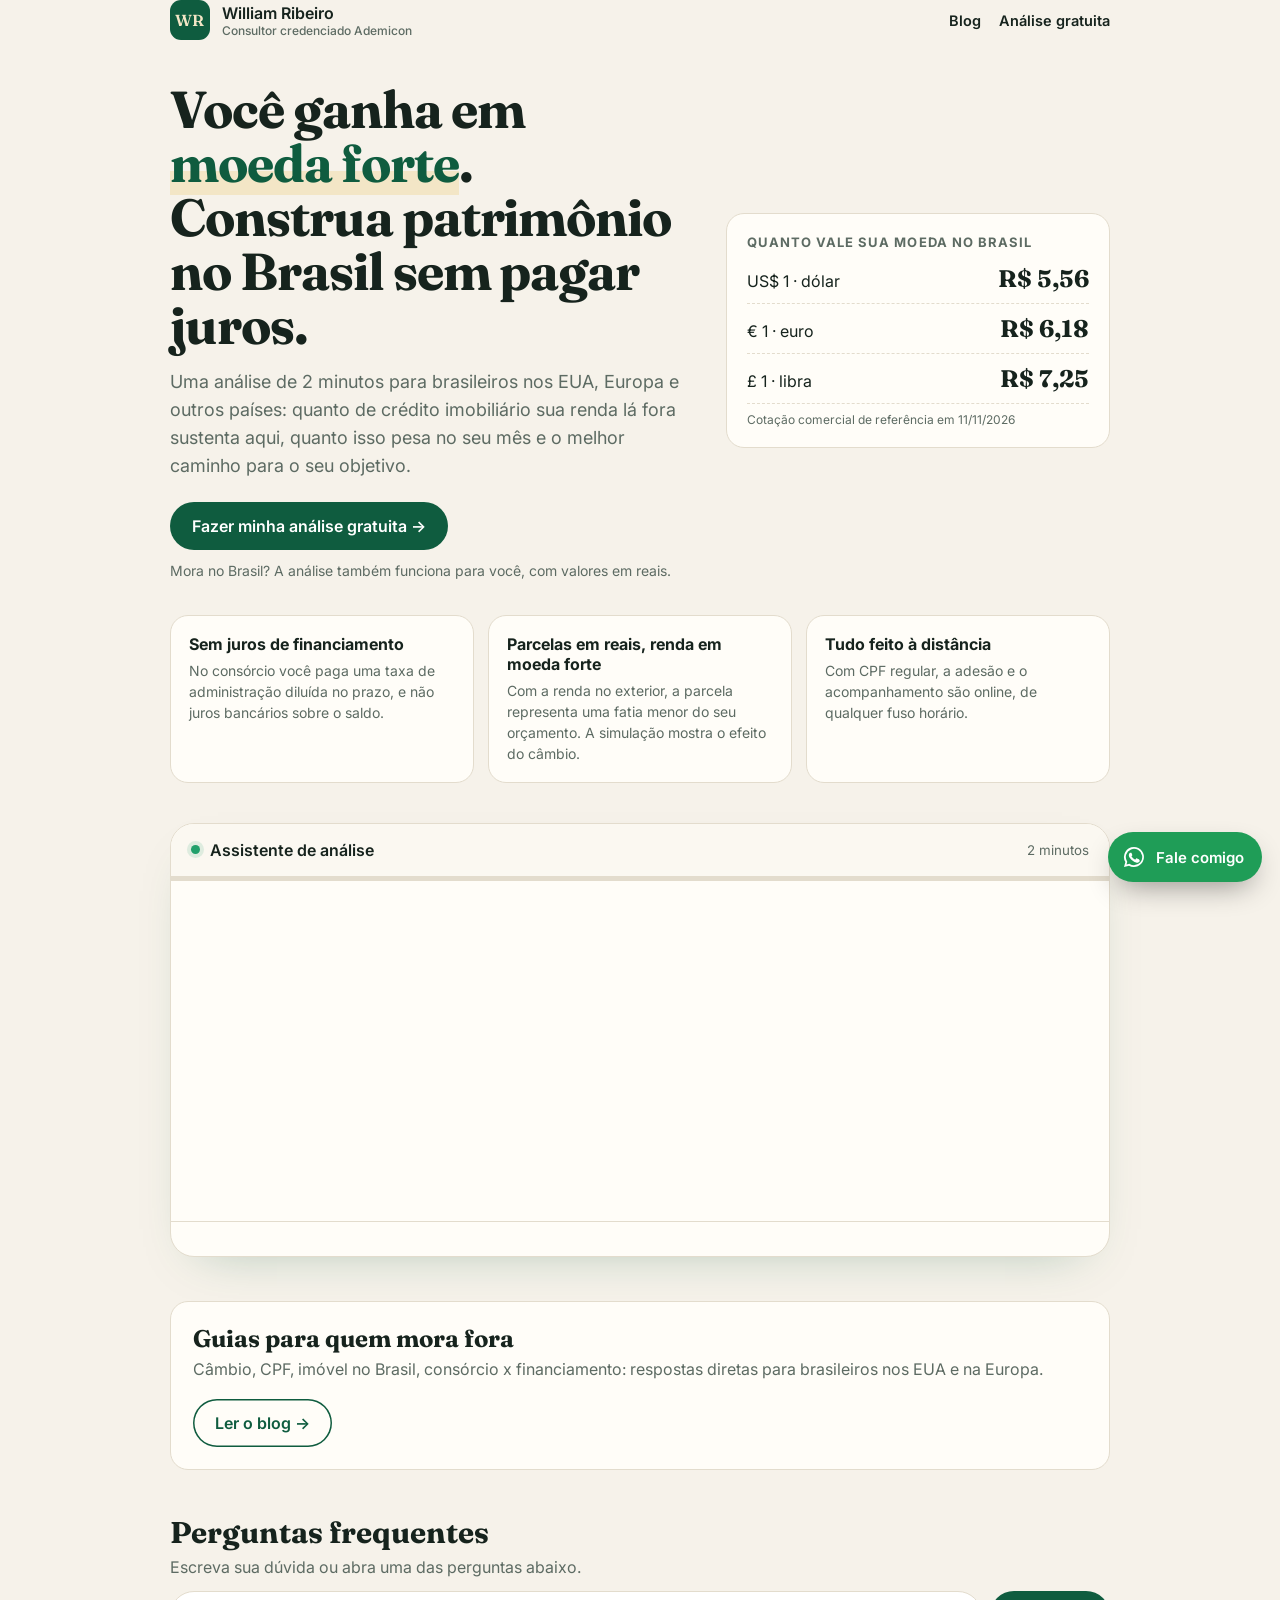
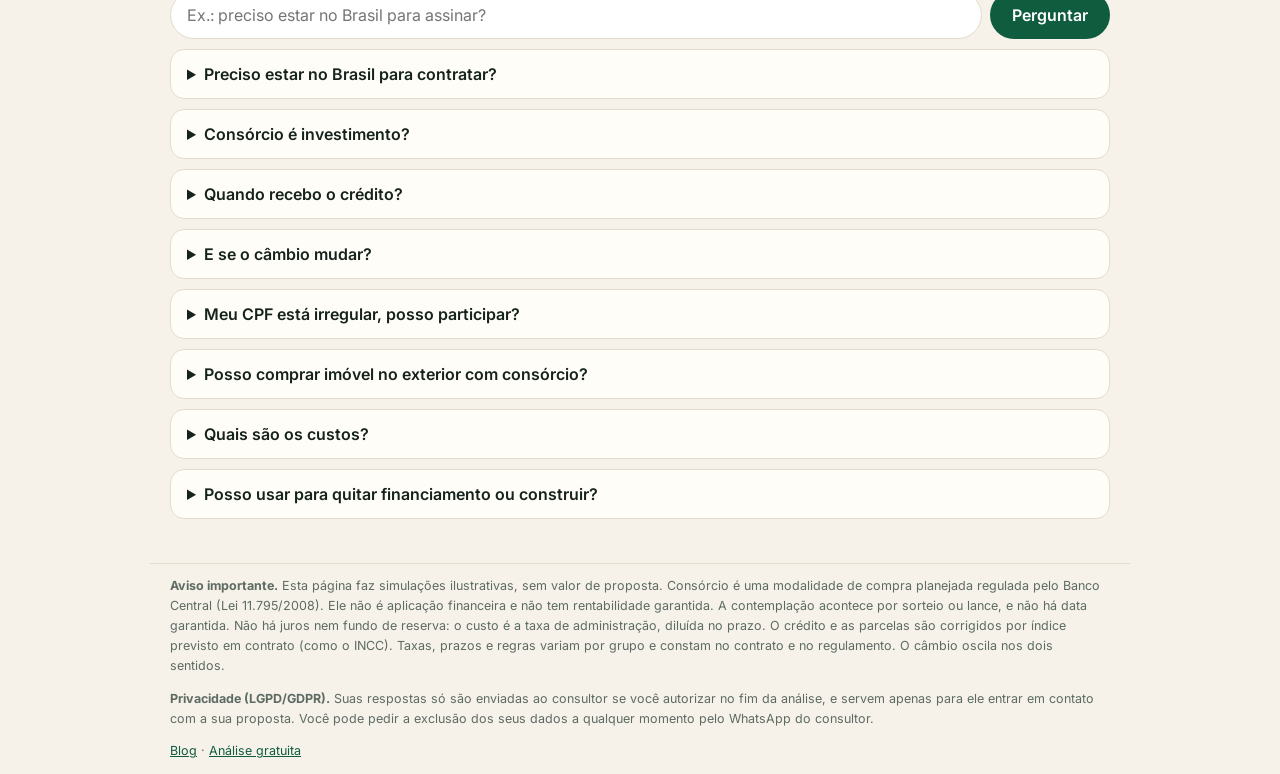
==== commit 60268cc1: "Análise também para quem mora no Brasil (valores em reais) Co-Authored-By: Claude Opus 5.5 <noreply@" ====
--- a/index.html
+++ b/index.html
@@ -179,6 +179,7 @@
       <h1>Você ganha em <em>moeda forte</em>. Construa patrimônio no Brasil sem pagar juros.</h1>
       <p class="lead">Uma análise de 2 minutos para brasileiros nos EUA, Europa e outros países: quanto de crédito imobiliário sua renda lá fora sustenta aqui, quanto isso pesa no seu mês e o melhor caminho para o seu objetivo.</p>
       <button class="btn" onclick="startFlow()">Fazer minha análise gratuita →</button>
+      <p style="font-size:14px;color:var(--muted);margin:12px 0 0">Mora no Brasil? A análise também funciona para você, com valores em reais.</p>
     </div>
     <aside class="fx">
       <h3>Quanto vale sua moeda no Brasil</h3>
@@ -263,7 +264,7 @@
 })();
 
 /* ============ câmbio: tenta ao vivo, cai para referência ============ */
-let FX = {...CONFIG.fx}, fxLive = false;
+let FX = {...CONFIG.fx, BRL:1}, fxLive = false;
 function paintFx(){
   $('#fxUSD').textContent = 'R$ ' + FX.USD.toFixed(2).replace('.',',');
   $('#fxEUR').textContent = 'R$ ' + FX.EUR.toFixed(2).replace('.',',');
@@ -277,12 +278,13 @@
     const ctl = new AbortController(); const t = setTimeout(()=>ctl.abort(),4000);
     const r = await fetch('https://open.er-api.com/v6/latest/BRL',{signal:ctl.signal}); clearTimeout(t);
     const j = await r.json();
-    if(j && j.rates){ for(const k of Object.keys(FX)) if(j.rates[k]) FX[k] = 1/j.rates[k]; fxLive = true; paintFx(); }
+    if(j && j.rates){ for(const k of Object.keys(FX)) if(k!=='BRL' && j.rates[k]) FX[k] = 1/j.rates[k]; fxLive = true; paintFx(); }
   }catch(e){ /* sem rede externa: mantém referência */ }
 })();
 
 /* ============ países ============ */
 const COUNTRIES = [
+  {id:'br', label:'🇧🇷 Moro no Brasil', c:'BRL', tz:-3},
   {id:'us-e', label:'EUA · Costa Leste (FL, NY, MA, NJ…)', c:'USD', tz:-5},
   {id:'us-c', label:'EUA · Centro (TX, IL…)', c:'USD', tz:-6},
   {id:'us-w', label:'EUA · Costa Oeste (CA, WA…)', c:'USD', tz:-8},
@@ -299,7 +301,7 @@
   {id:'au', label:'Austrália', c:'AUD', tz:10},
   {id:'ot', label:'Outro país', c:'USD', tz:null},
 ];
-const SYM = {USD:'US$',EUR:'€',GBP:'£',CHF:'CHF',CAD:'C$',AUD:'A$'};
+const SYM = {BRL:'R$',USD:'US$',EUR:'€',GBP:'£',CHF:'CHF',CAD:'C$',AUD:'A$'};
 
 /* ============ estado ============ */
 const S = {};
@@ -360,11 +362,18 @@
   await bot(`Prazer, ${esc(S.nome)}! Em qual país você mora hoje?`);
   S.pais = await options(COUNTRIES);
   S.moeda = S.pais.c;
+  S.br = S.pais.id==='br';
   const sy = SYM[S.moeda];
 
   progress();
   await bot('Qual é o seu principal objetivo com um patrimônio no Brasil?');
-  S.obj = await options([
+  S.obj = await options(S.br ? [
+    {id:'moradia', label:'🏡 Minha casa própria', p:10},
+    {id:'renda', label:'💰 Imóvel para gerar renda (aluguel)', p:10},
+    {id:'familia', label:'👨‍👩‍👧 Imóvel para alguém da família', p:10},
+    {id:'patrimonio', label:'📈 Aposentadoria / patrimônio no longo prazo', p:8},
+    {id:'veiculo', label:'🚗 Veículo ou outro bem', p:5},
+  ] : [
     {id:'volta', label:'🏡 Imóvel para quando eu voltar', p:10},
     {id:'renda', label:'💰 Imóvel para gerar renda (aluguel)', p:10},
     {id:'familia', label:'👨‍👩‍👧 Imóvel para minha família no Brasil', p:10},
@@ -374,17 +383,26 @@
   ]);
 
   progress();
-  await bot('E sobre voltar ao Brasil, qual é o seu plano?');
-  S.volta = await options([
-    {id:'data', label:'Já tenho data (até 3 anos)', p:10},
-    {id:'medio', label:'Talvez em 5 a 10 anos', p:9},
-    {id:'nao', label:'Não pretendo voltar', p:6},
-    {id:'nsei', label:'Ainda não sei', p:5},
-  ]);
-
-  progress();
-  await bot(`Pensando no seu orçamento em ${S.moeda}, quanto você conseguiria reservar <b>por mês</b> com tranquilidade para esse projeto?`);
-  S.mensal = await options([
+  if(S.br){
+    S.volta = {id:'br', label:'Mora no Brasil', p:9};
+  } else {
+    await bot('E sobre voltar ao Brasil, qual é o seu plano?');
+    S.volta = await options([
+      {id:'data', label:'Já tenho data (até 3 anos)', p:10},
+      {id:'medio', label:'Talvez em 5 a 10 anos', p:9},
+      {id:'nao', label:'Não pretendo voltar', p:6},
+      {id:'nsei', label:'Ainda não sei', p:5},
+    ]);
+  }
+
+  progress();
+  await bot(`Pensando no seu orçamento ${S.br?'mensal':'em '+S.moeda}, quanto você conseguiria reservar <b>por mês</b> com tranquilidade para esse projeto?`);
+  S.mensal = await options(S.br ? [
+    {label:'Até R$ 1.500', v:1200},
+    {label:'R$ 1.500 a 3.000', v:2200},
+    {label:'R$ 3.000 a 6.000', v:4500},
+    {label:'Mais de R$ 6.000', v:8000},
+  ] : [
     {label:`Até ${sy} 300`, v:250},
     {label:`${sy} 300 a 700`, v:500},
     {label:`${sy} 700 a 1.500`, v:1100},
@@ -393,7 +411,12 @@
 
   progress();
   await bot('Você tem algum valor guardado que poderia usar para <b>antecipar</b> (dar lance) e receber o crédito mais cedo?');
-  S.reserva = await options([
+  S.reserva = await options(S.br ? [
+    {label:'Não tenho reserva agora', v:0},
+    {label:'Até R$ 20 mil', v:12000},
+    {label:'R$ 20 mil a 100 mil', v:60000},
+    {label:'Mais de R$ 100 mil', v:150000},
+  ] : [
     {label:'Não tenho reserva agora', v:0},
     {label:`Até ${sy} 5 mil`, v:3000},
     {label:`${sy} 5 mil a 20 mil`, v:12000},
@@ -416,7 +439,7 @@
     {id:'nsei', label:'Não tenho certeza', p:8},
     {id:'nao', label:'Não / preciso regularizar', p:2},
   ]);
-  if(S.cpf.id!=='sim') await bot('Sem problema. Brasileiros no exterior regularizam o CPF online pela Receita Federal, sem ir ao consulado. O consultor te orienta.',500);
+  if(S.cpf.id!=='sim') await bot(S.br ? 'Sem problema. A situação do CPF pode ser consultada e regularizada online pela Receita Federal. O consultor te orienta.' : 'Sem problema. Brasileiros no exterior regularizam o CPF online pela Receita Federal, sem ir ao consulado. O consultor te orienta.',500);
 
   progress();
   await bot('Qual o melhor período para conversarmos, no <b>seu</b> horário local?');
@@ -480,13 +503,13 @@
 
   const tierTxt = {A:'Perfil pronto para avançar', B:'Perfil com bom potencial', C:'Perfil para planejamento'}[sc.tier];
   const head = {
-    A:`${S.nome}, sua renda em ${S.moeda} já sustenta um projeto sólido no Brasil.`,
+    A: S.br ? `${S.nome}, sua renda já sustenta um projeto sólido.` : `${S.nome}, sua renda em ${S.moeda} já sustenta um projeto sólido no Brasil.`,
     B:`${S.nome}, dá para começar a construir esse patrimônio agora.`,
     C:`${S.nome}, vale começar com um plano do tamanho certo.`
   }[sc.tier];
 
   const objTxt = {
-    volta:'ter seu imóvel garantido quando voltar', renda:'montar um imóvel de renda',
+    volta:'ter seu imóvel garantido quando voltar', moradia:'conquistar sua casa própria', renda:'montar um imóvel de renda',
     familia:'garantir um imóvel para sua família', exterior:'comprar um imóvel aí fora',
     patrimonio:'formar patrimônio de longo prazo', veiculo:'adquirir um bem planejado'
   }[S.obj.id];
@@ -497,7 +520,7 @@
     : `Sem reserva, você participa dos sorteios mensais e pode ir guardando para um lance mais à frente.`;
 
   const exterior = S.obj.id==='exterior' ? `<div class="warnbox" style="display:block">Imóveis no exterior por consórcio seguem regras específicas e podem exigir garantia de bens no Brasil. O consultor confirma as condições disponíveis para o seu país.</div>` : '';
-  const cpfWarn = S.cpf.id!=='sim' ? `<div class="warnbox" style="display:block">Antes de aderir, confirme a situação do seu CPF. A regularização para quem mora fora é feita online pela Receita Federal.</div>` : '';
+  const cpfWarn = S.cpf.id!=='sim' ? `<div class="warnbox" style="display:block">Antes de aderir, confirme a situação do seu CPF. A regularização ${S.br?'':'para quem mora fora '}é feita online pela Receita Federal.</div>` : '';
   const noWa = !CONFIG.whatsapp ? `<div class="warnbox" style="display:block"><b>Configuração pendente:</b> o número de WhatsApp do consultor ainda não foi definido nesta página.</div>` : '';
 
   const scen = [-0.15,0,0.15].map(d=>{
@@ -518,20 +541,22 @@
     <div class="grid">
       <div class="kpi"><span>Carta de crédito sugerida</span><b>${brl(sim.carta)}</b><small>em reais, corrigida por índice</small></div>
       <div class="kpi"><span>Parcela estimada</span><b>${brl(sim.parcela)}</b><small>${sim.n} meses</small></div>
-      <div class="kpi"><span>Na sua moeda</span><b>${cur(parcelaLocal,S.moeda)}</b><small>por mês ao câmbio atual</small></div>
+      ${S.br
+        ? `<div class="kpi"><span>Total estimado</span><b>${brl(sim.parcela*sim.n)}</b><small>sem juros, antes da correção</small></div>`
+        : `<div class="kpi"><span>Na sua moeda</span><b>${cur(parcelaLocal,S.moeda)}</b><small>por mês ao câmbio atual</small></div>`}
       <div class="kpi"><span>Do valor que você reserva</span><b>${Math.round(share)}%</b><small>sobra margem para lance</small></div>
     </div>
     <p>${lanceTxt}</p>
-    <div class="fxbox">
+    ${S.br ? '' : `<div class="fxbox">
       <h4>O efeito do câmbio na sua parcela</h4>
       <div style="font-size:14px;color:var(--muted)">A parcela é em reais. Se a sua moeda se valoriza, ela fica mais barata para você. Se desvaloriza, fica mais cara.</div>
       <div class="bars">${scen.map(s=>`<div class="bar"><span>${s.lbl}</span><div class="t"><i style="width:${(s.v/maxV*100).toFixed(0)}%"></i></div><b>${cur(s.v,S.moeda)}</b></div>`).join('')}</div>
-    </div>
+    </div>`}
     ${cpfWarn}${exterior}
     <div class="next">
-      <div class="step"><b>1 · Conversa de 20 min</b>Por vídeo ou WhatsApp, no seu fuso${hBR!==null?` (seu período ≈ ${String(hBR).padStart(2,'0')}h em Brasília)`:''}.</div>
+      <div class="step"><b>1 · Conversa de 20 min</b>Por vídeo ou WhatsApp, ${S.br?'no horário que for melhor para você':'no seu fuso'}${(hBR!==null && !S.br)?` (seu período ≈ ${String(hBR).padStart(2,'0')}h em Brasília)`:''}.</div>
       <div class="step"><b>2 · Grupo e estratégia</b>O consultor mostra grupos com histórico de lances compatível com o seu prazo.</div>
-      <div class="step"><b>3 · Adesão 100% online</b>Contrato digital, parcelas pagas a partir do exterior.</div>
+      <div class="step"><b>3 · Adesão 100% online</b>Contrato digital, ${S.br?'sem precisar ir a uma agência':'parcelas pagas a partir do exterior'}.</div>
     </div>
     <div class="cta">
       <a class="btn wa" id="waBtn" href="#" target="_blank" rel="noopener">Falar com ${esc(CONFIG.consultor.split(' ')[0])} no WhatsApp</a>
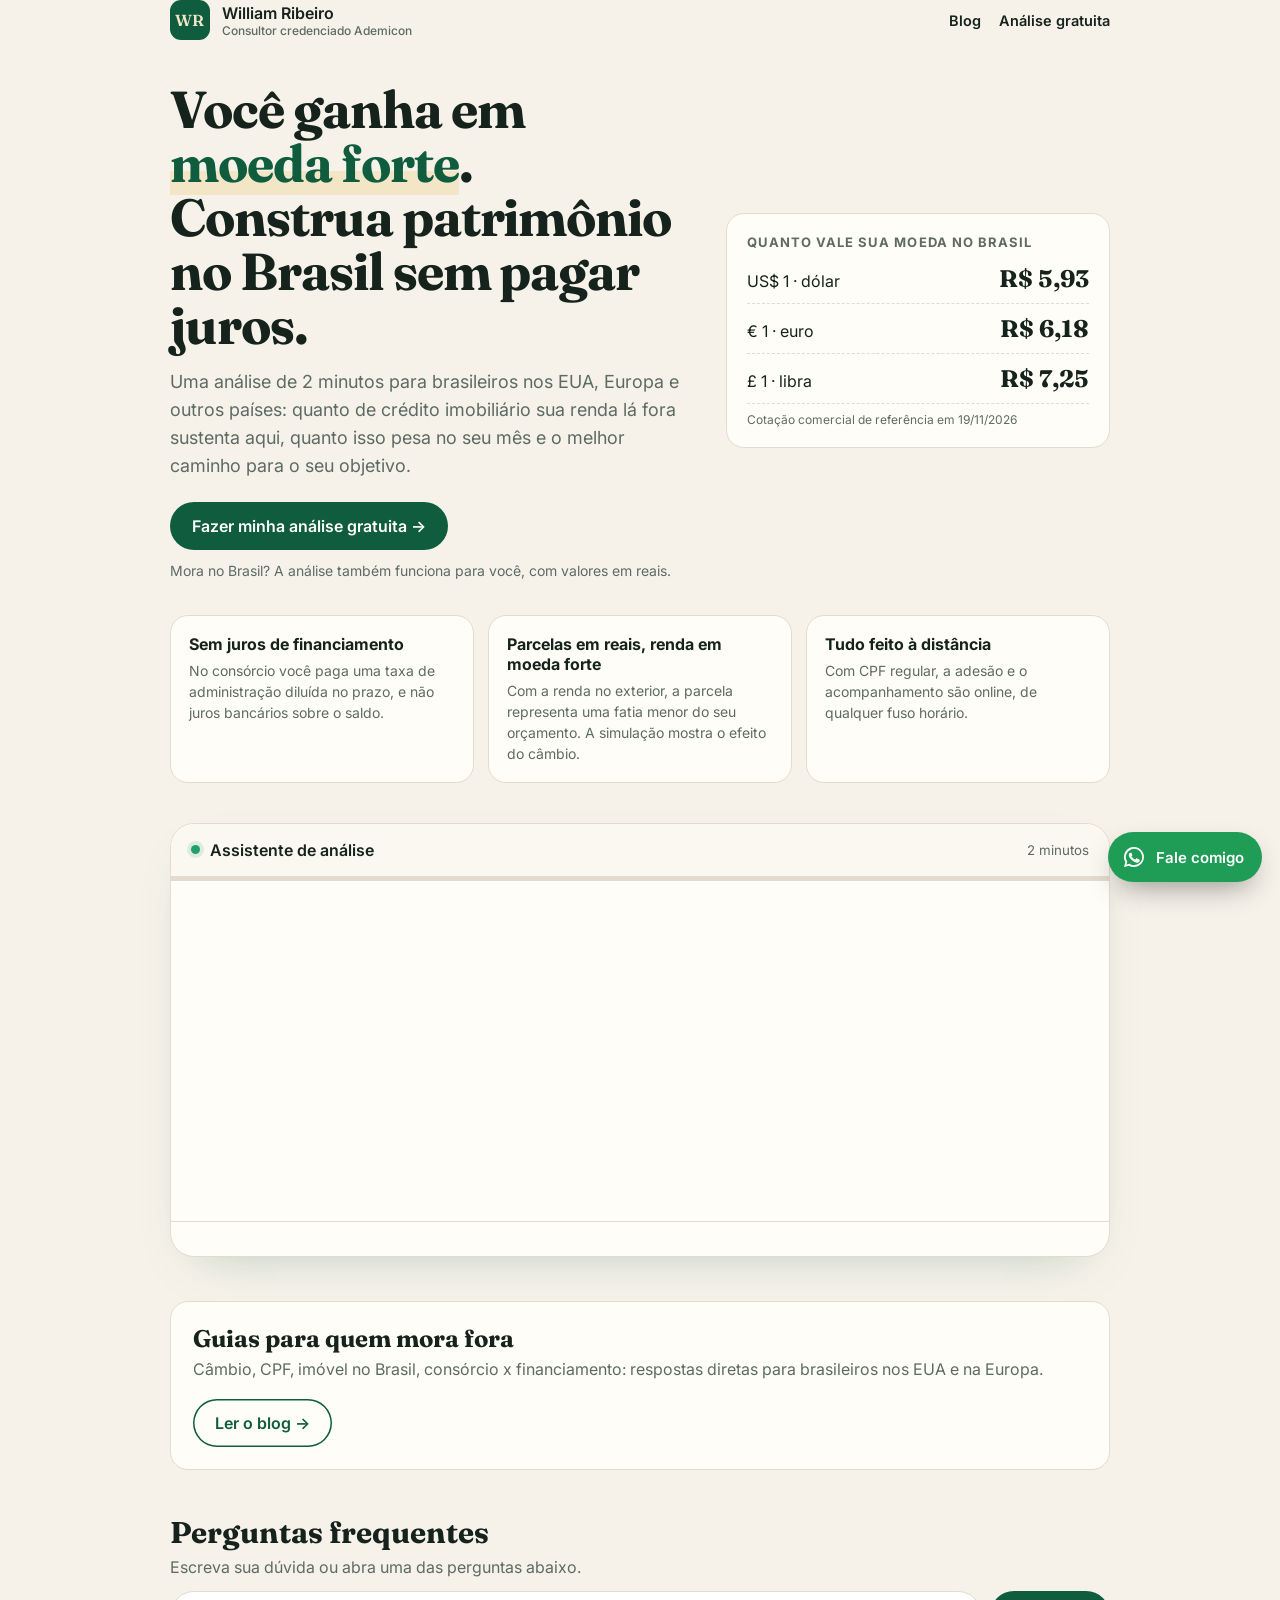
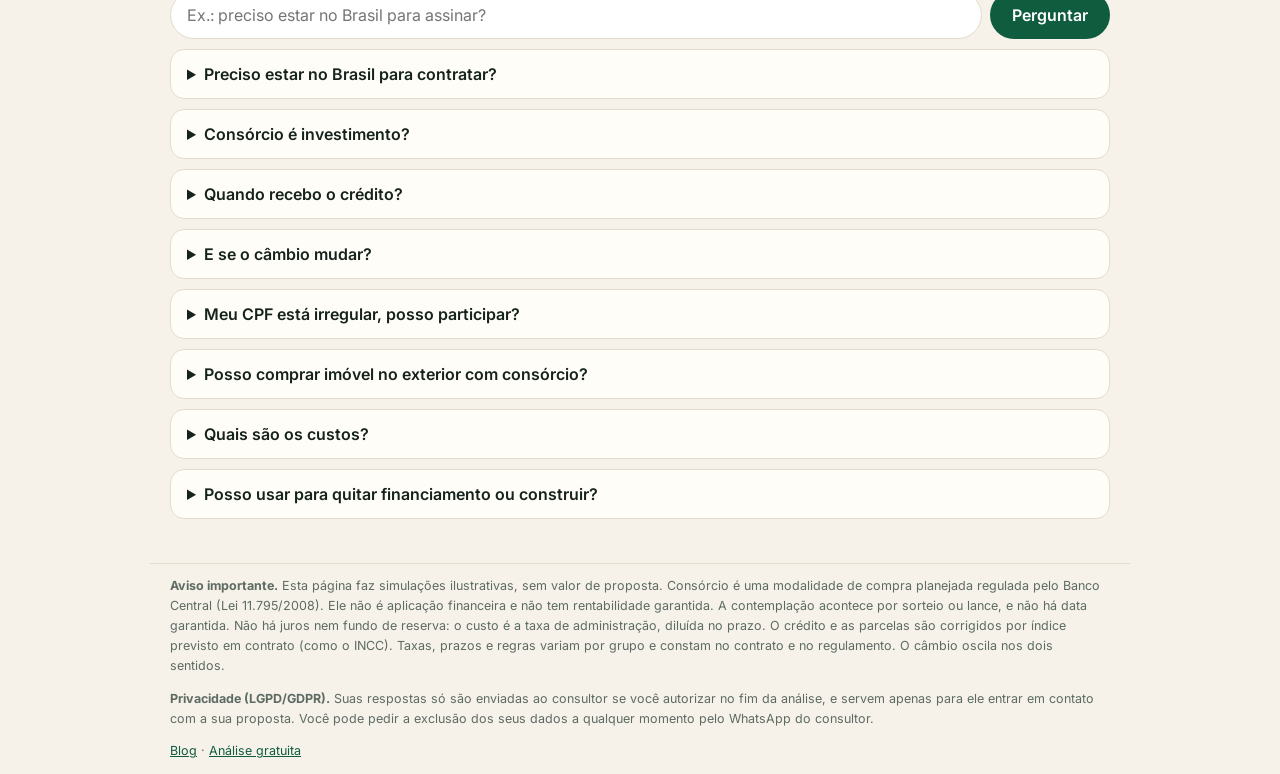
==== commit 453d46d6: "Atualização diária: câmbio de referência USD 5,93 (fechamento 19/11) Co-Authored-By: Claude Opus 5.5" ====
--- a/index.html
+++ b/index.html
@@ -155,8 +155,8 @@
   whatsapp: "5561981814638",                              // DDI+DDD+número, só dígitos. Ex.: 5541999998888
   email: "",                                    // opcional, aparece como alternativa
   // Câmbio de referência (R$ por 1 unidade) — usado se a cotação ao vivo não carregar
-  fx: { USD: 5.56, EUR: 6.18, GBP: 7.25, CHF: 6.90, CAD: 3.98, AUD: 3.62 },
-  fxData: "11/11/2026",
+  fx: { USD: 5.93, EUR: 6.18, GBP: 7.25, CHF: 6.90, CAD: 3.98, AUD: 3.62 },
+  fxData: "19/11/2026",
   // Parâmetros ilustrativos da simulação (ajuste à tabela vigente do grupo)
   prazoMeses: 220,
   taxaAdm: 0.24,       // 24% sobre o crédito, diluído no prazo
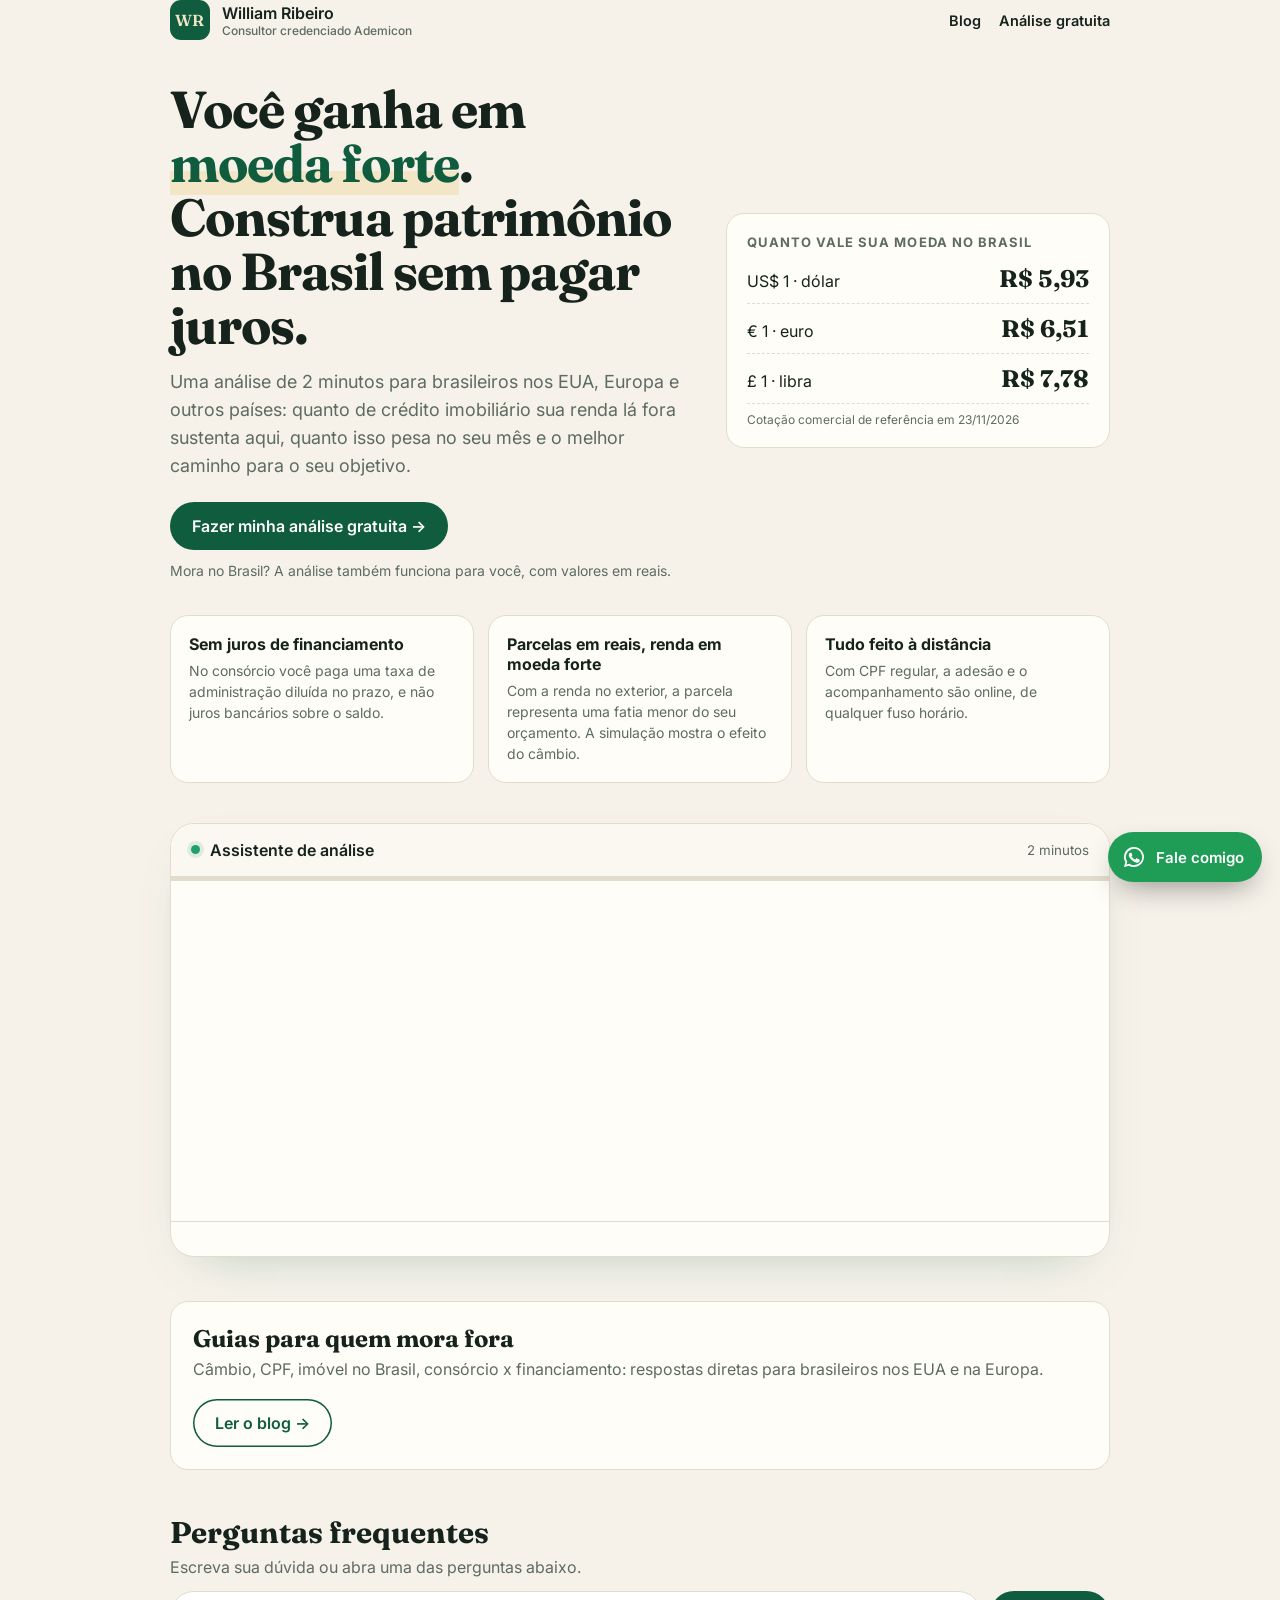
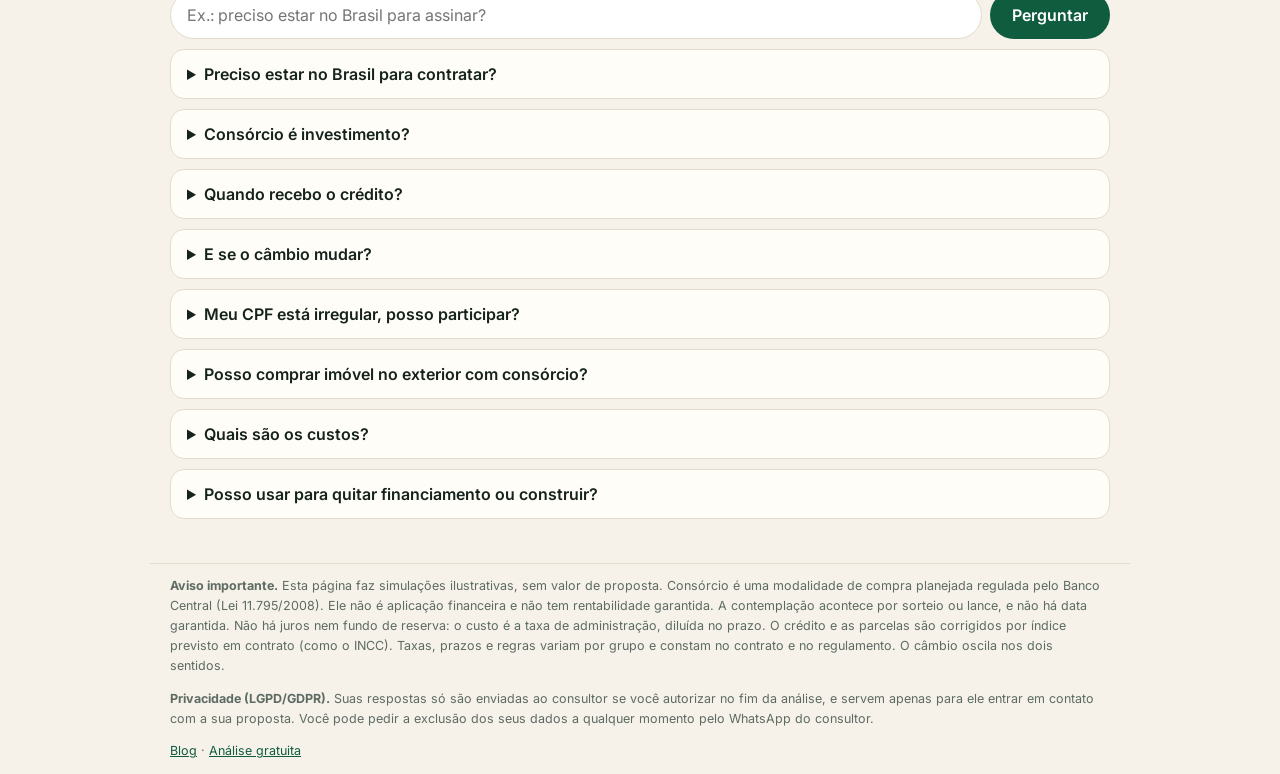
==== commit 58fa2448: "Atualização diária: câmbio de referência (fechamento 23/11) — USD 5,93, EUR 6,51, GBP 7,78 Co-Author" ====
--- a/index.html
+++ b/index.html
@@ -155,8 +155,8 @@
   whatsapp: "5561981814638",                              // DDI+DDD+número, só dígitos. Ex.: 5541999998888
   email: "",                                    // opcional, aparece como alternativa
   // Câmbio de referência (R$ por 1 unidade) — usado se a cotação ao vivo não carregar
-  fx: { USD: 5.93, EUR: 6.18, GBP: 7.25, CHF: 6.90, CAD: 3.98, AUD: 3.62 },
-  fxData: "19/11/2026",
+  fx: { USD: 5.93, EUR: 6.51, GBP: 7.78, CHF: 7.08, CAD: 4.15, AUD: 3.96 },
+  fxData: "23/11/2026",
   // Parâmetros ilustrativos da simulação (ajuste à tabela vigente do grupo)
   prazoMeses: 220,
   taxaAdm: 0.24,       // 24% sobre o crédito, diluído no prazo
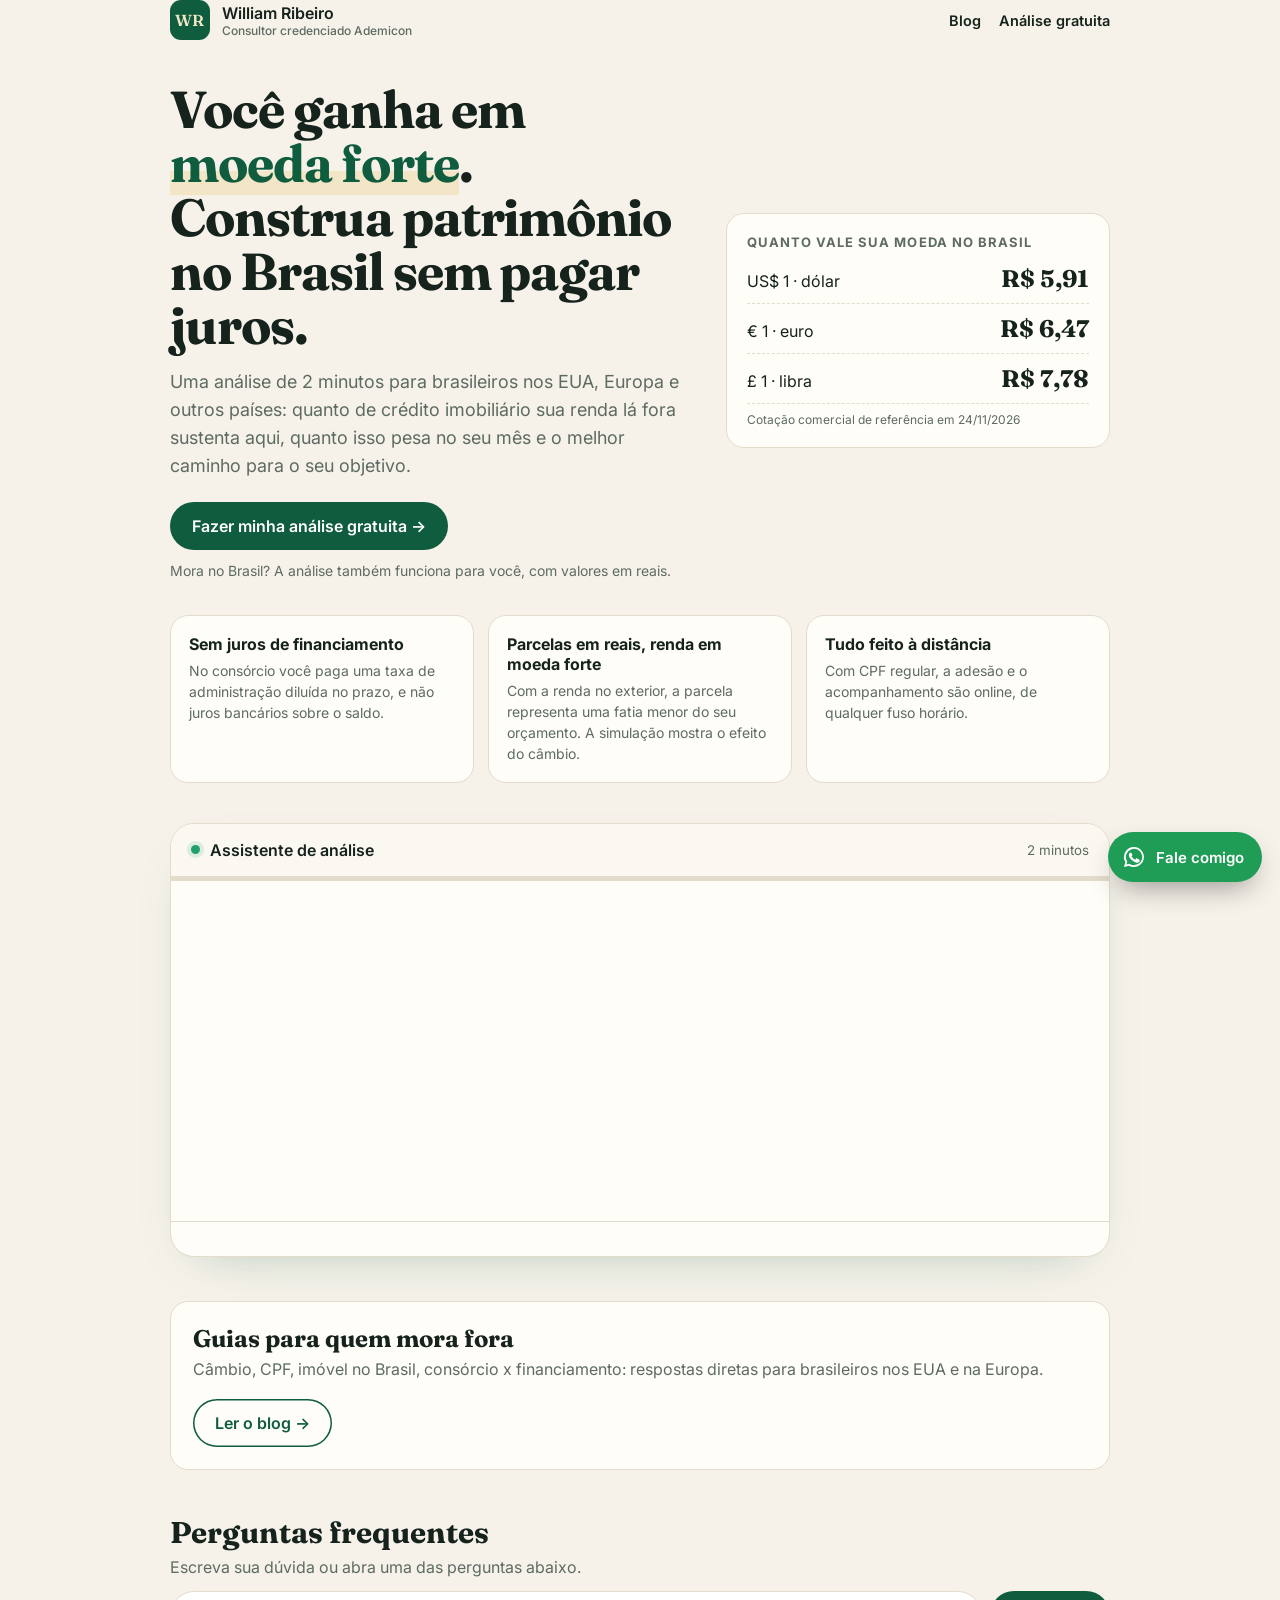
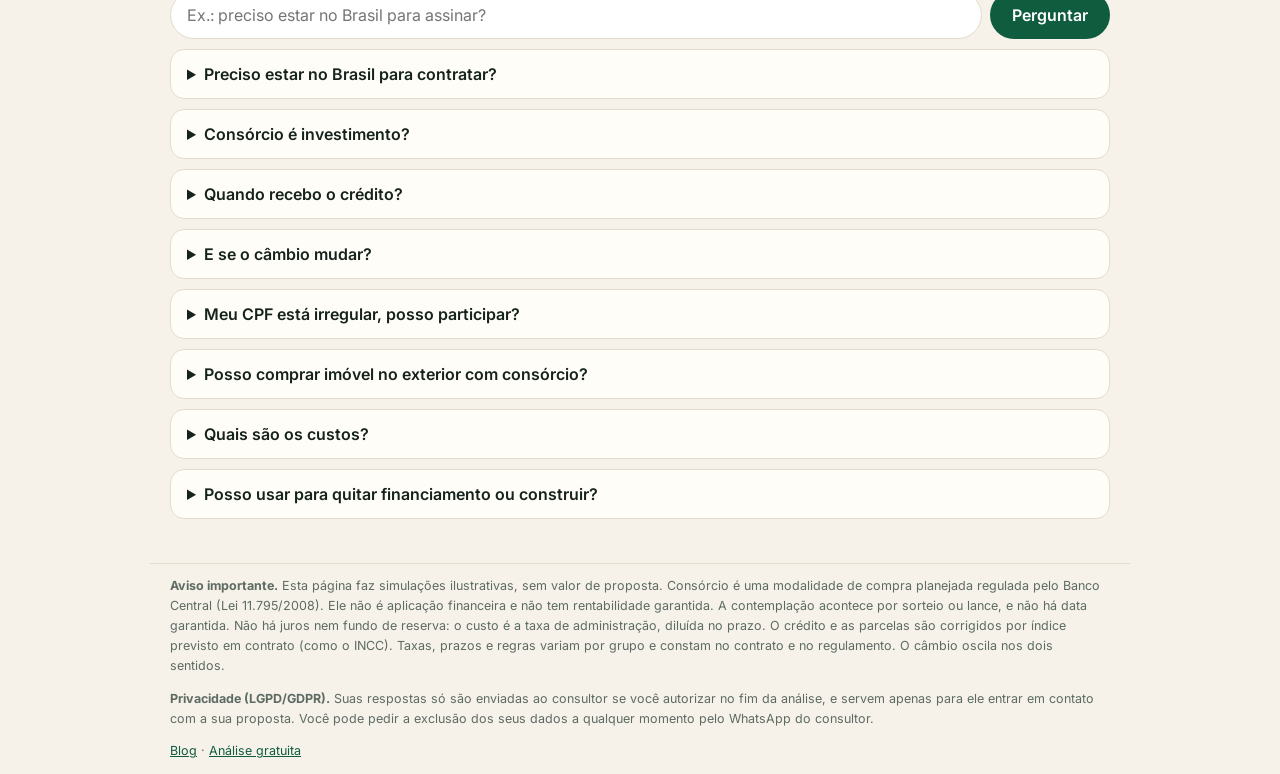
==== commit 40c172a8: "Atualização diária: câmbio de referência (fechamento 24/11) — USD 5,91, EUR 6,47 Co-Authored-By: Cla" ====
--- a/index.html
+++ b/index.html
@@ -155,8 +155,8 @@
   whatsapp: "5561981814638",                              // DDI+DDD+número, só dígitos. Ex.: 5541999998888
   email: "",                                    // opcional, aparece como alternativa
   // Câmbio de referência (R$ por 1 unidade) — usado se a cotação ao vivo não carregar
-  fx: { USD: 5.93, EUR: 6.51, GBP: 7.78, CHF: 7.08, CAD: 4.15, AUD: 3.96 },
-  fxData: "23/11/2026",
+  fx: { USD: 5.91, EUR: 6.47, GBP: 7.78, CHF: 7.08, CAD: 4.15, AUD: 3.96 },
+  fxData: "24/11/2026",
   // Parâmetros ilustrativos da simulação (ajuste à tabela vigente do grupo)
   prazoMeses: 220,
   taxaAdm: 0.24,       // 24% sobre o crédito, diluído no prazo
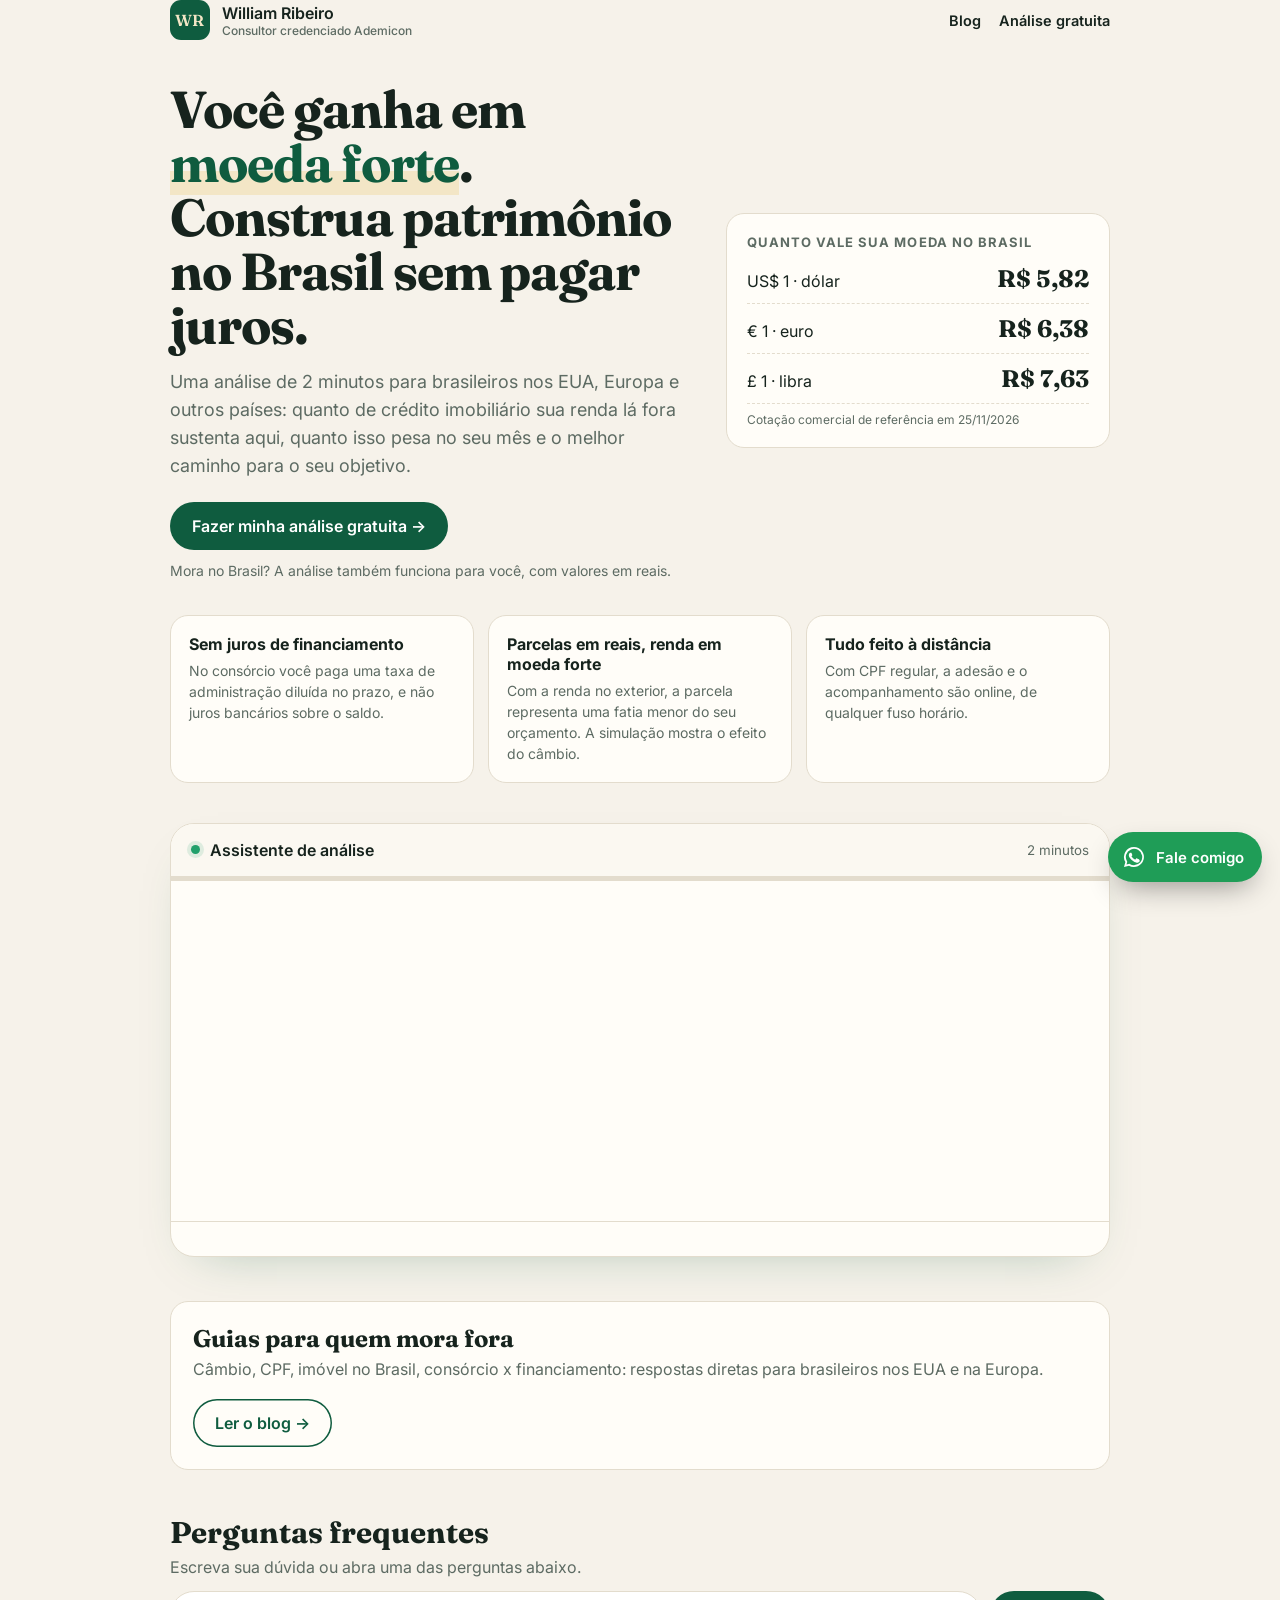
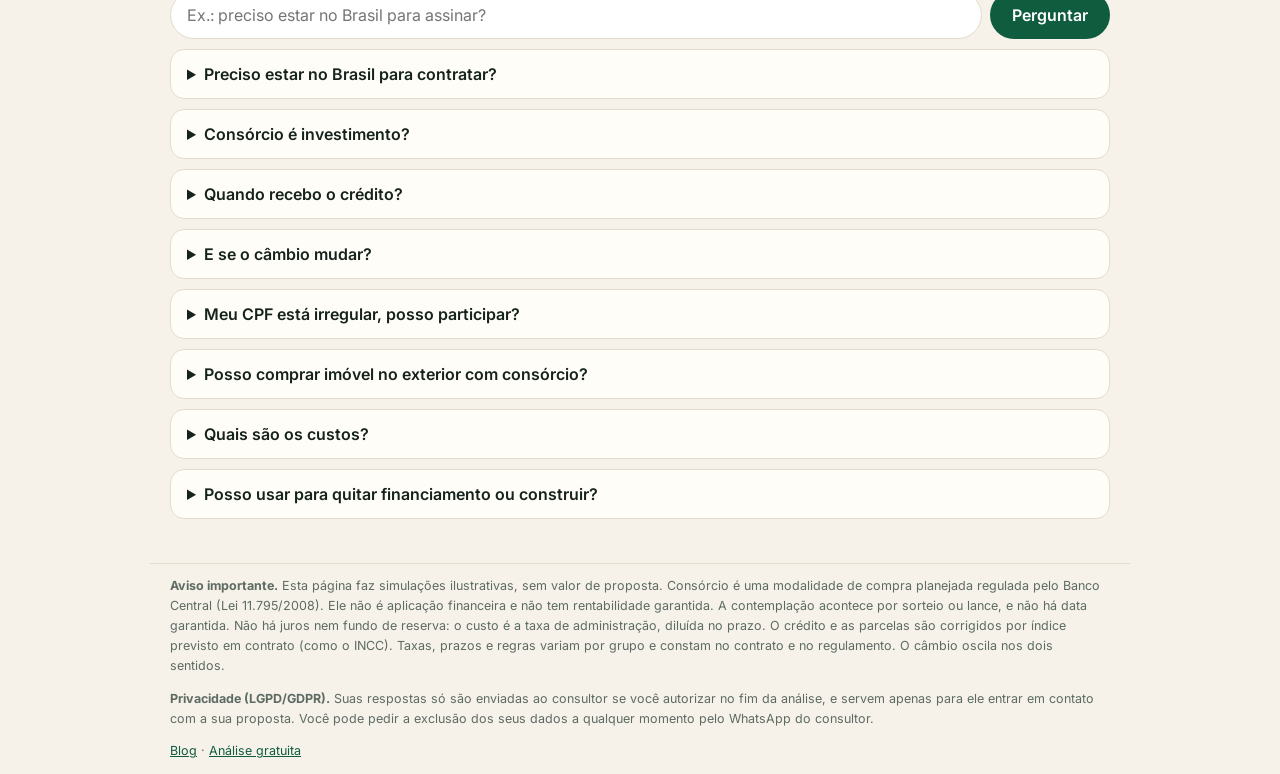
==== commit c4135f85: "Atualização diária: câmbio de referência (fechamento 25/11) — USD 5,82, EUR 6,38, GBP 7,63 Co-Author" ====
--- a/index.html
+++ b/index.html
@@ -155,8 +155,8 @@
   whatsapp: "5561981814638",                              // DDI+DDD+número, só dígitos. Ex.: 5541999998888
   email: "",                                    // opcional, aparece como alternativa
   // Câmbio de referência (R$ por 1 unidade) — usado se a cotação ao vivo não carregar
-  fx: { USD: 5.91, EUR: 6.47, GBP: 7.78, CHF: 7.08, CAD: 4.15, AUD: 3.96 },
-  fxData: "24/11/2026",
+  fx: { USD: 5.82, EUR: 6.38, GBP: 7.63, CHF: 7.08, CAD: 4.15, AUD: 3.96 },
+  fxData: "25/11/2026",
   // Parâmetros ilustrativos da simulação (ajuste à tabela vigente do grupo)
   prazoMeses: 220,
   taxaAdm: 0.24,       // 24% sobre o crédito, diluído no prazo
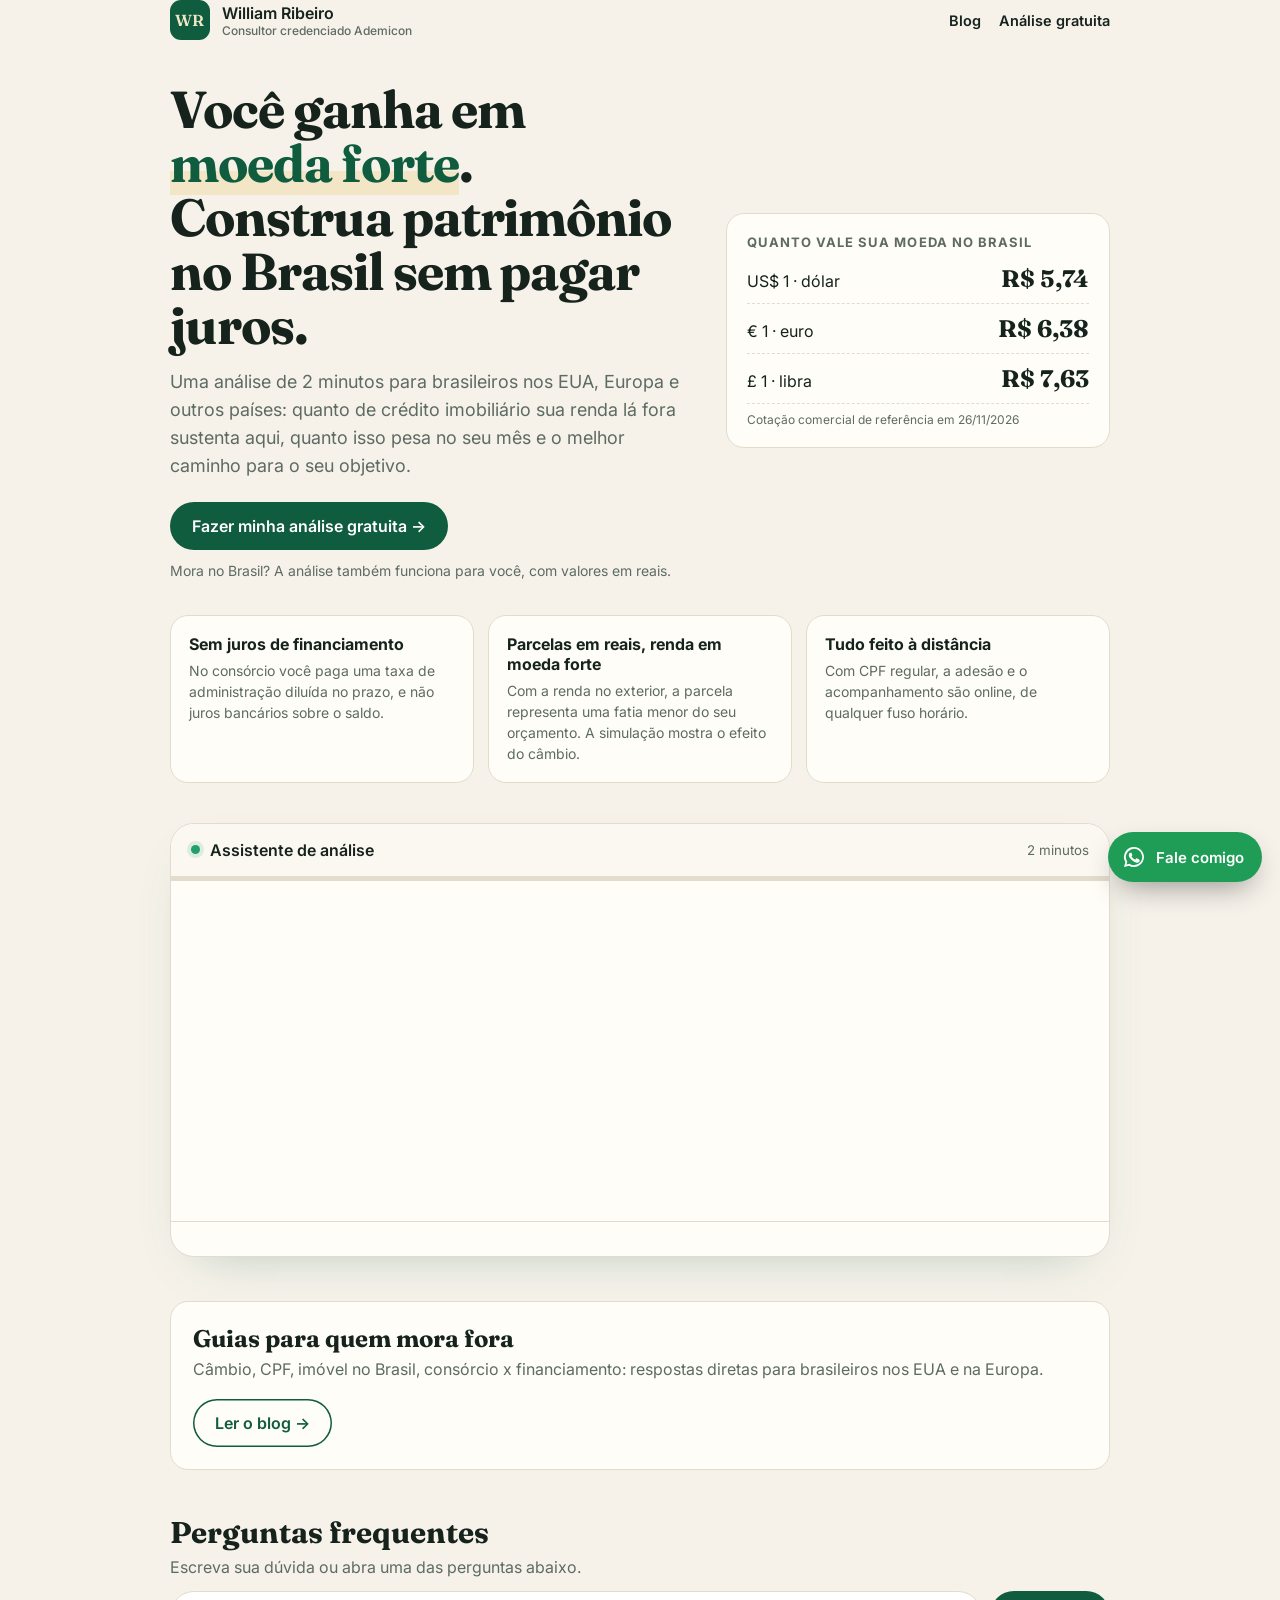
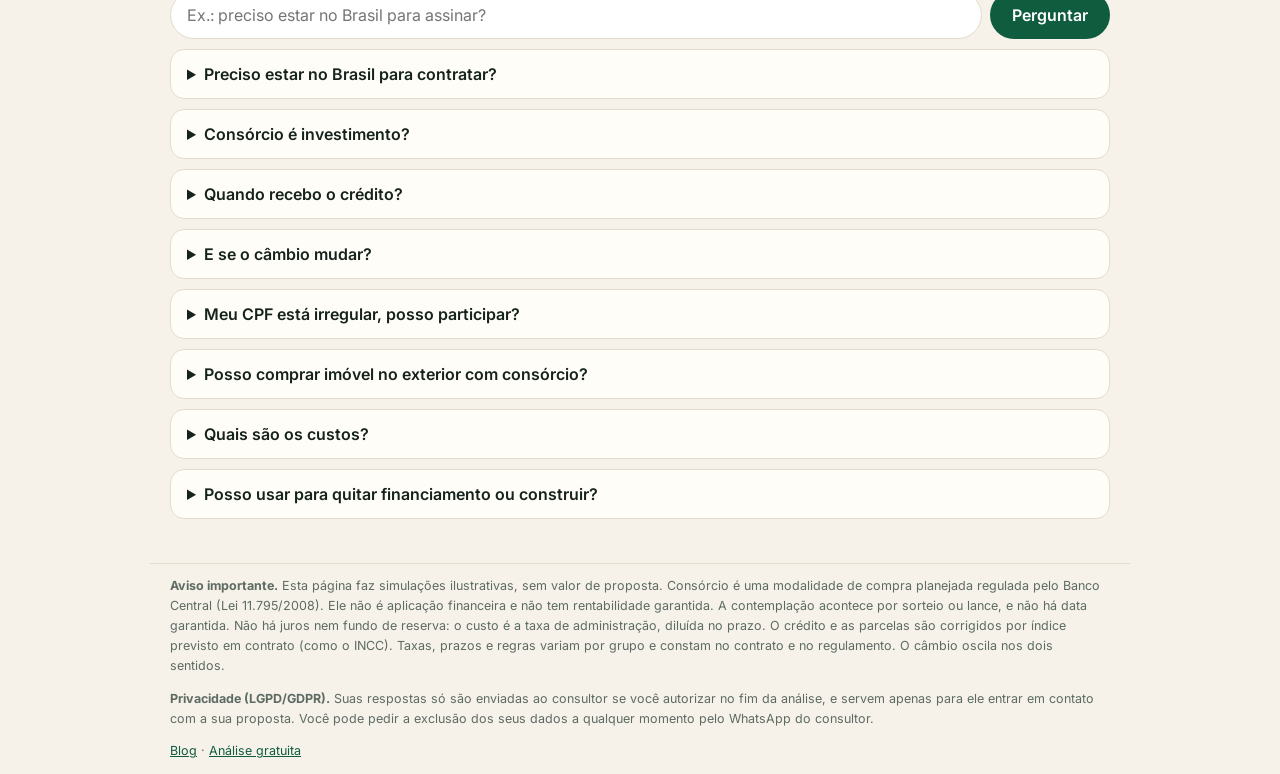
==== commit 0a950a25: "Atualização diária: câmbio de referência (fechamento 26/11) — USD 5,74 Co-Authored-By: Claude Opus 5" ====
--- a/index.html
+++ b/index.html
@@ -155,8 +155,8 @@
   whatsapp: "5561981814638",                              // DDI+DDD+número, só dígitos. Ex.: 5541999998888
   email: "",                                    // opcional, aparece como alternativa
   // Câmbio de referência (R$ por 1 unidade) — usado se a cotação ao vivo não carregar
-  fx: { USD: 5.82, EUR: 6.38, GBP: 7.63, CHF: 7.08, CAD: 4.15, AUD: 3.96 },
-  fxData: "25/11/2026",
+  fx: { USD: 5.74, EUR: 6.38, GBP: 7.63, CHF: 7.08, CAD: 4.15, AUD: 3.96 },
+  fxData: "26/11/2026",
   // Parâmetros ilustrativos da simulação (ajuste à tabela vigente do grupo)
   prazoMeses: 220,
   taxaAdm: 0.24,       // 24% sobre o crédito, diluído no prazo
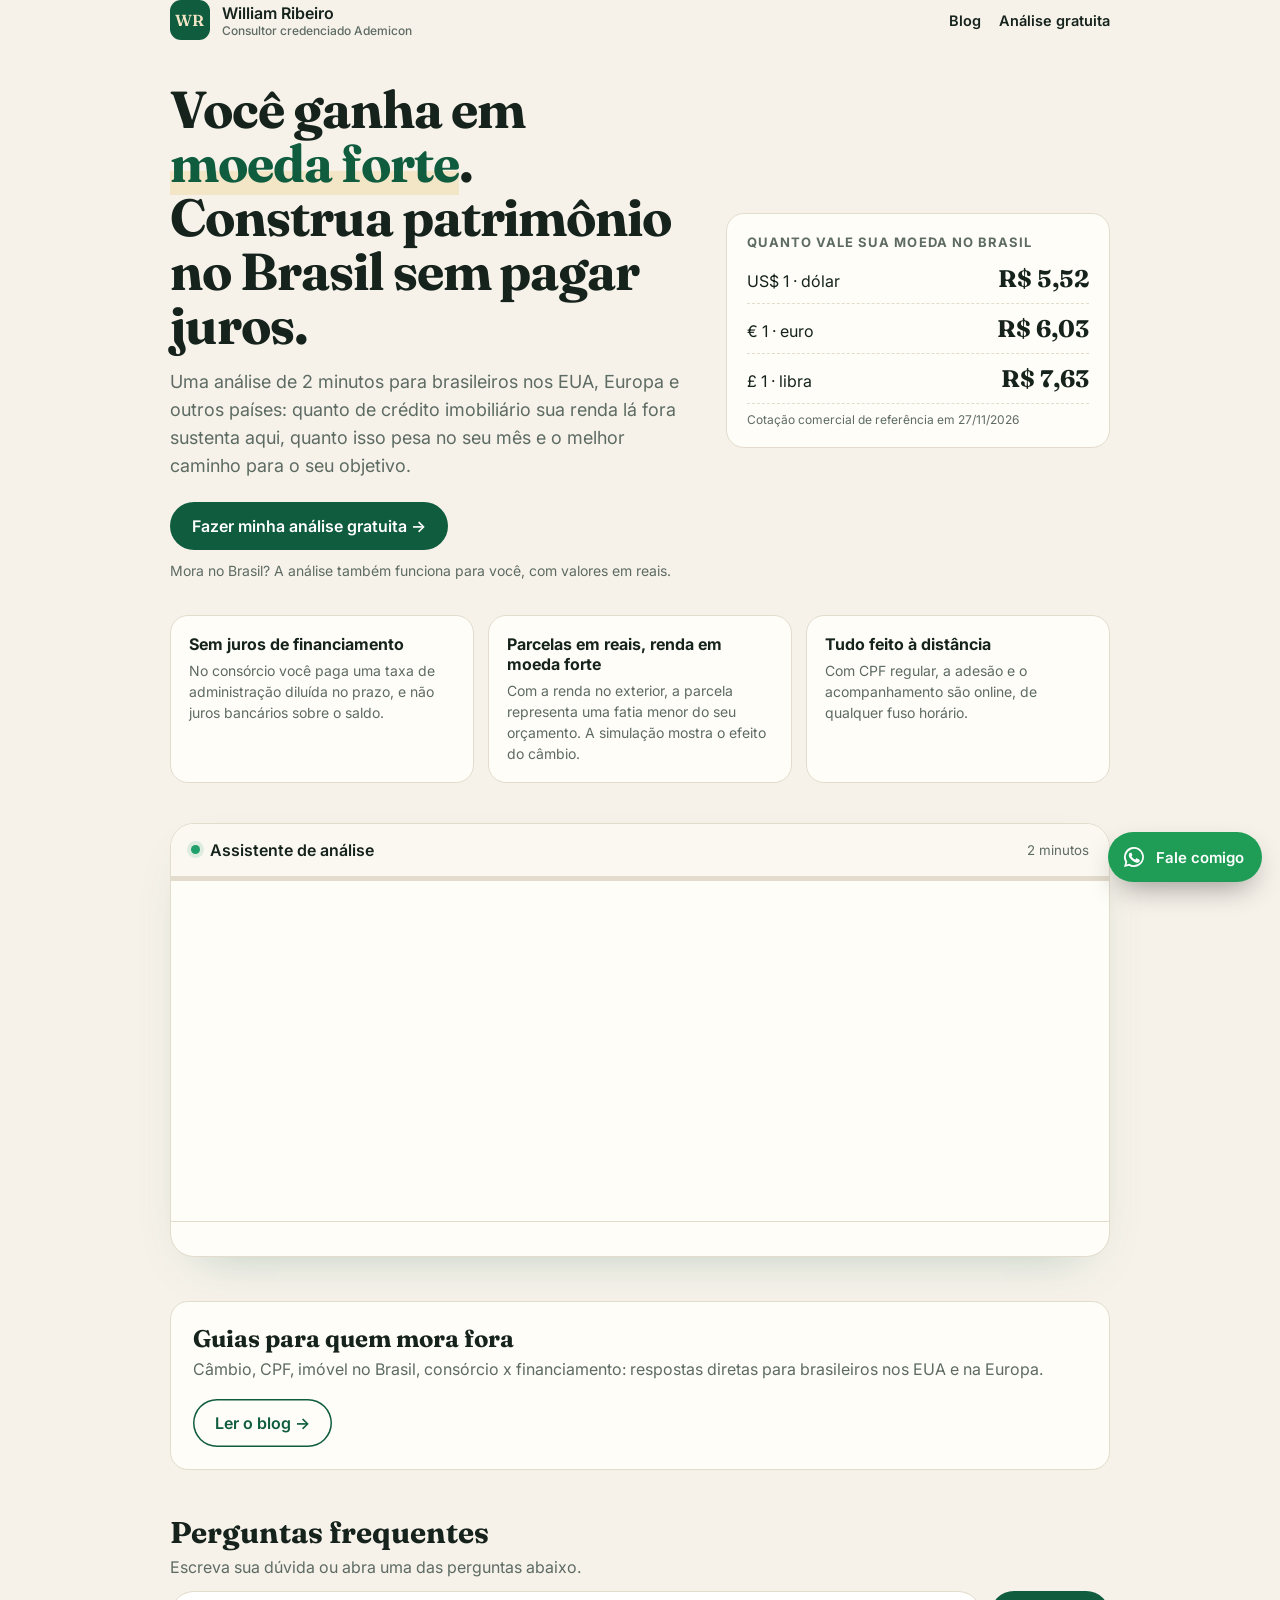
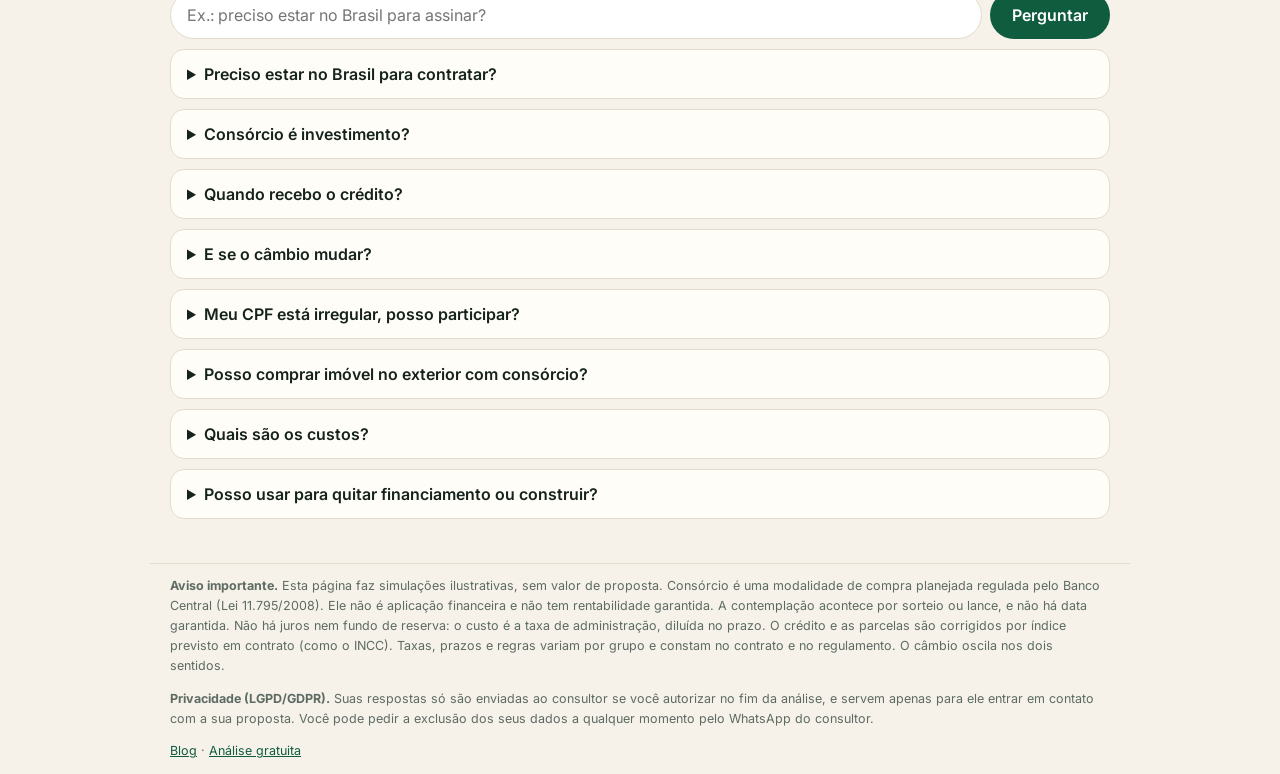
==== commit 57a5d8c3: "Atualização diária: câmbio de referência (fechamento 27/11) — USD 5,52, EUR 6,03 Co-Authored-By: Cla" ====
--- a/index.html
+++ b/index.html
@@ -155,8 +155,8 @@
   whatsapp: "5561981814638",                              // DDI+DDD+número, só dígitos. Ex.: 5541999998888
   email: "",                                    // opcional, aparece como alternativa
   // Câmbio de referência (R$ por 1 unidade) — usado se a cotação ao vivo não carregar
-  fx: { USD: 5.74, EUR: 6.38, GBP: 7.63, CHF: 7.08, CAD: 4.15, AUD: 3.96 },
-  fxData: "26/11/2026",
+  fx: { USD: 5.52, EUR: 6.03, GBP: 7.63, CHF: 7.08, CAD: 4.15, AUD: 3.96 },
+  fxData: "27/11/2026",
   // Parâmetros ilustrativos da simulação (ajuste à tabela vigente do grupo)
   prazoMeses: 220,
   taxaAdm: 0.24,       // 24% sobre o crédito, diluído no prazo
